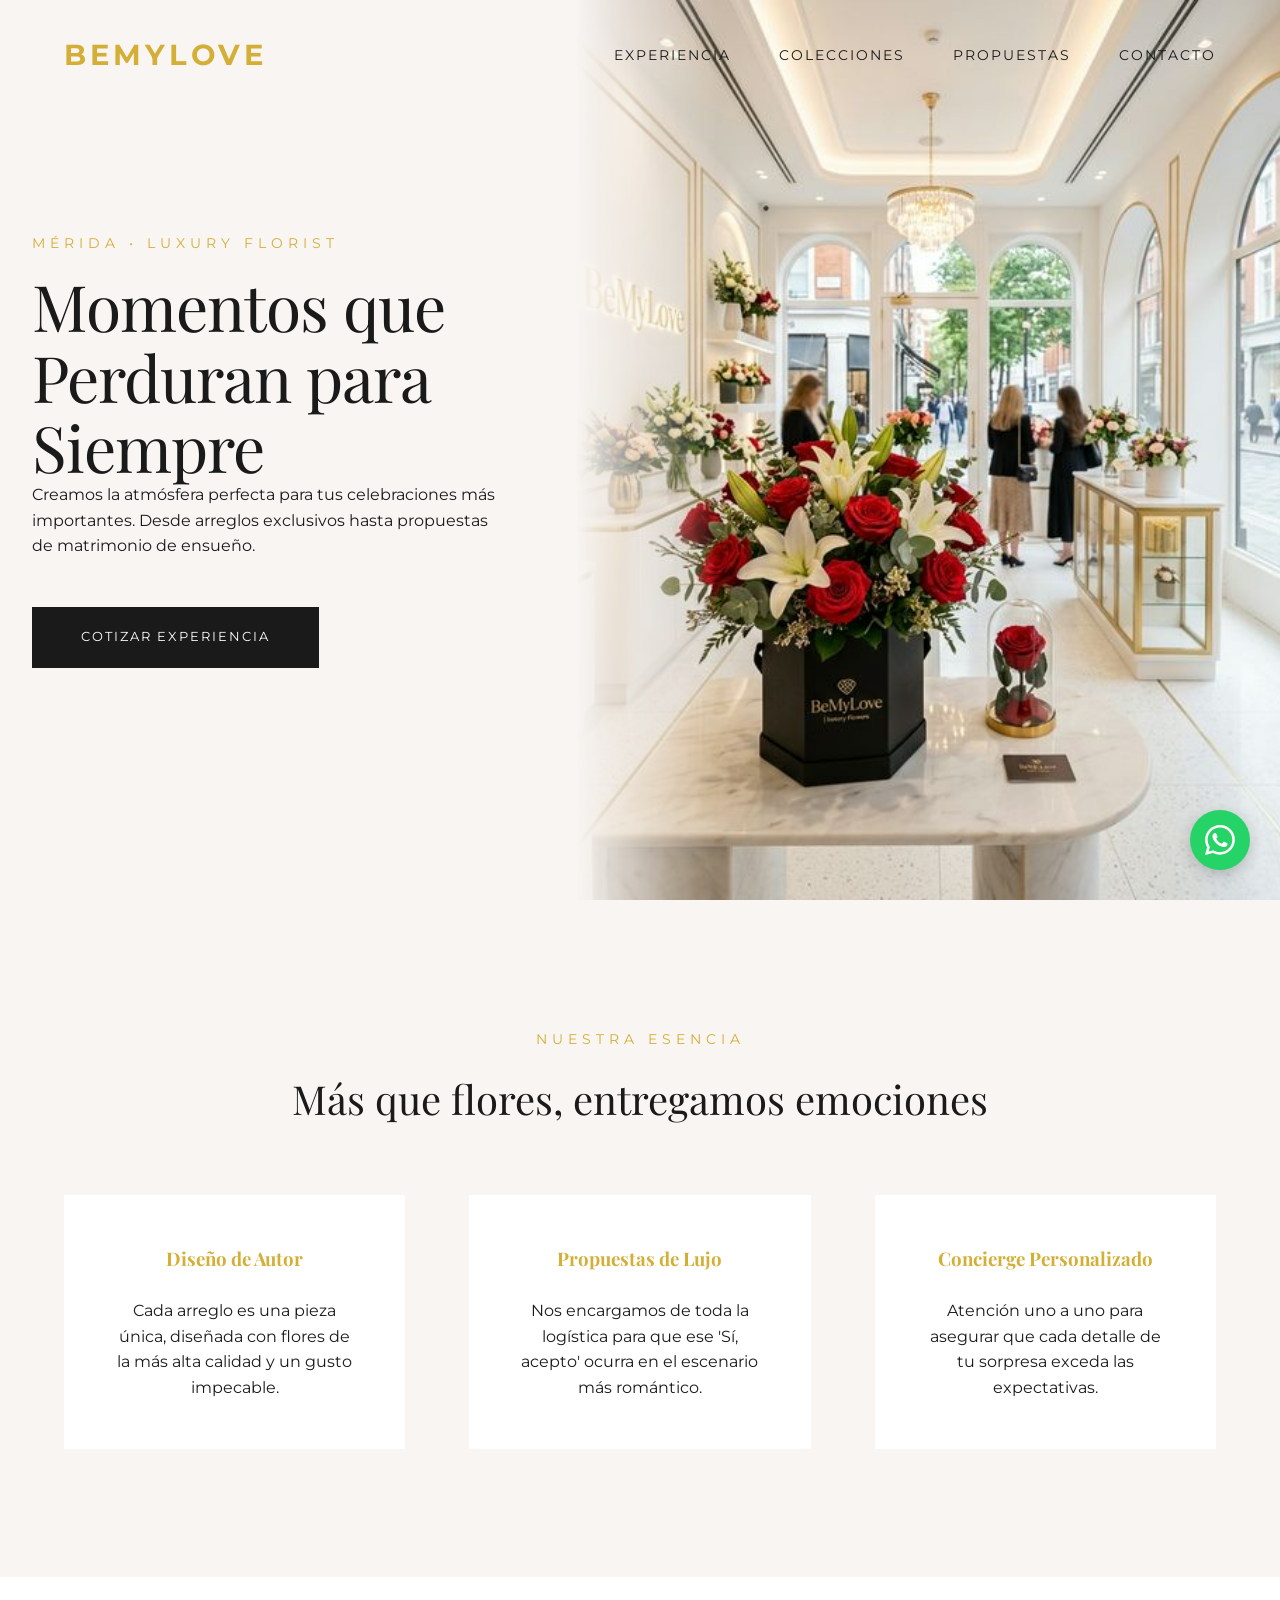
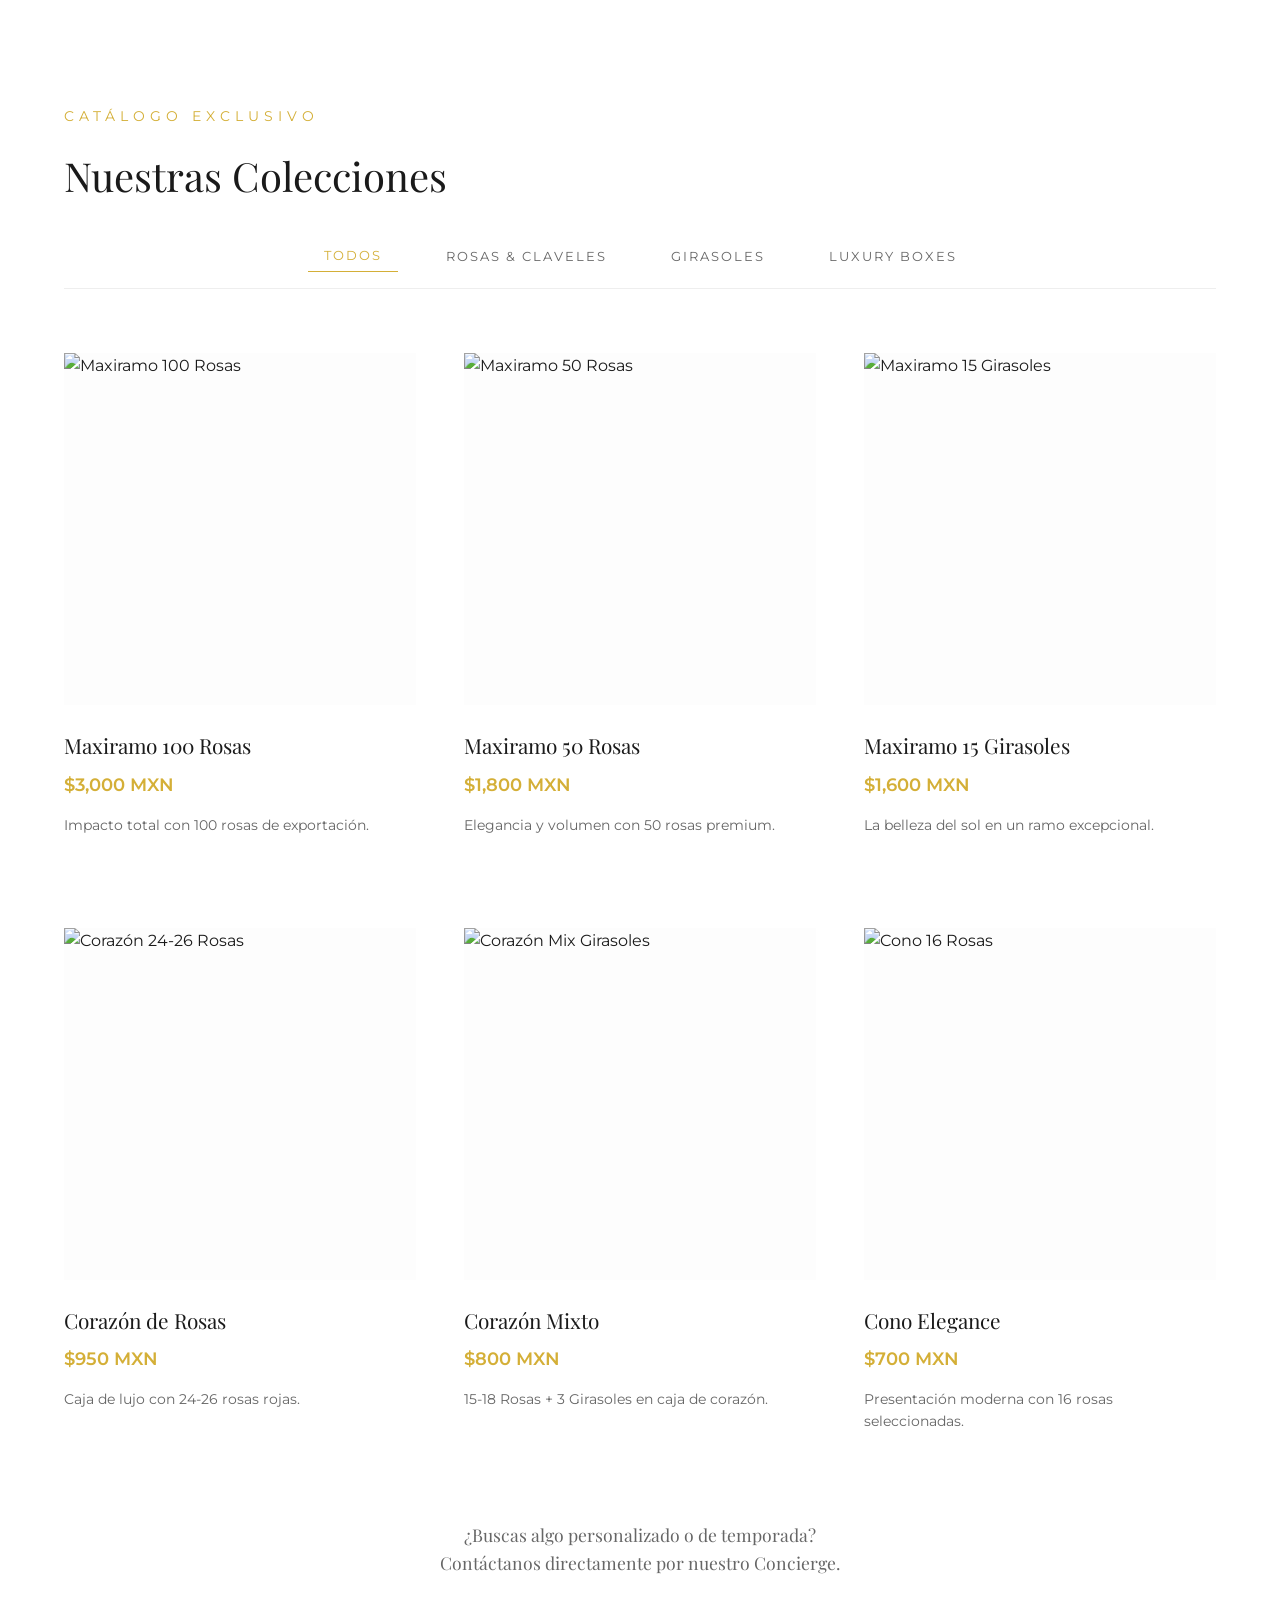
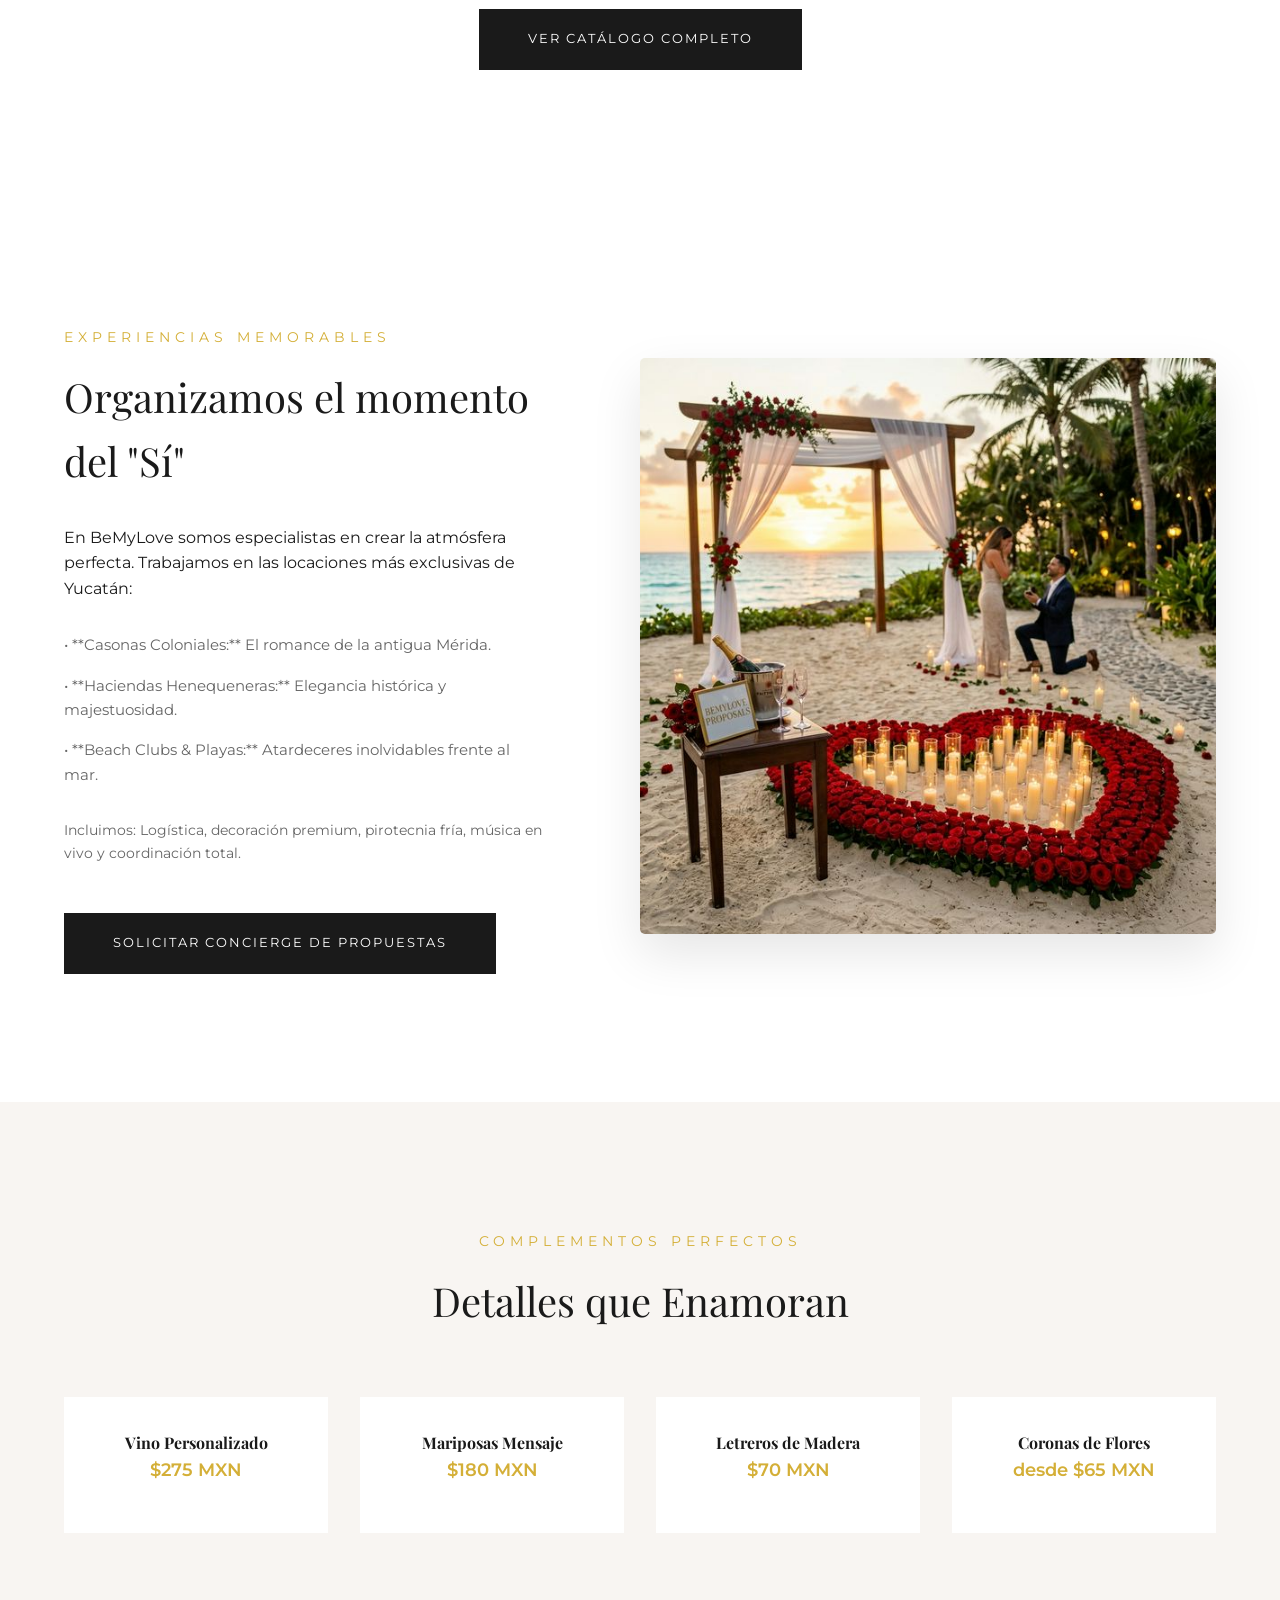
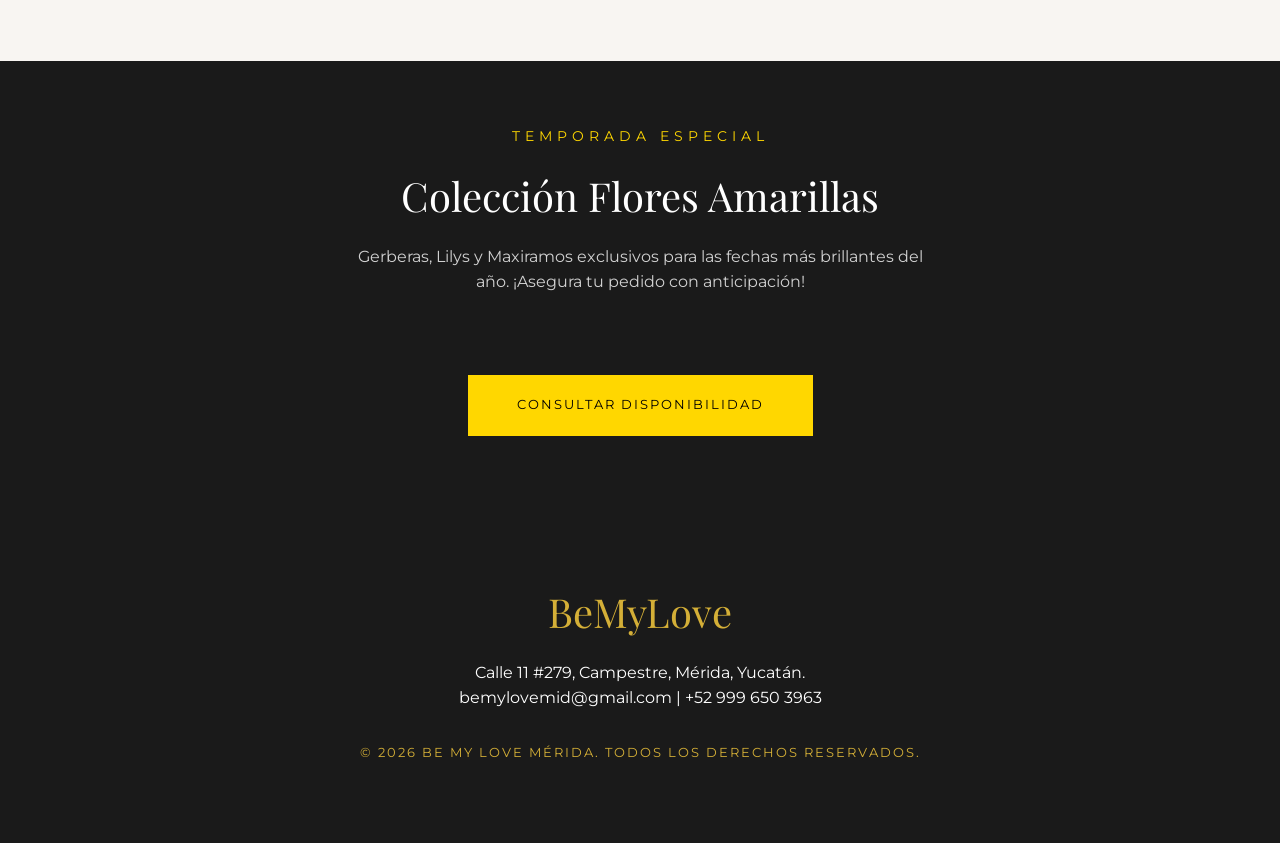
==== index.html @ 1931a1c1 "Add files via upload" ====
<!DOCTYPE html>
<html lang="es">
<head>
    <meta charset="UTF-8">
    <meta name="viewport" content="width=device-width, initial-scale=1.0">
    <title>BeMyLove | Boutique de Flores y Experiencias Románticas en Mérida</title>
    <meta name="description" content="Diseño de arreglos florales de lujo y organización de propuestas de matrimonio en Mérida, Yucatán. La florería más exclusiva para momentos inolvidables.">
    <link rel="stylesheet" href="style.css">
</head>
<body>

    <nav id="navbar">
        <div class="container nav-container">
            <a href="#" class="logo">BeMyLove</a>
            <ul class="nav-links" id="navLinks">
                <li><a href="#experiencia" onclick="toggleMenu()">Experiencia</a></li>
                <li><a href="#productos" onclick="toggleMenu()">Colecciones</a></li>
                <li><a href="#propuestas" onclick="toggleMenu()">Propuestas</a></li>
                <li><a href="#contacto" onclick="toggleMenu()">Contacto</a></li>
            </ul>
            <div class="menu-toggle" id="menuToggle" onclick="toggleMenu()">
                <span></span>
                <span></span>
                <span></span>
            </div>
        </div>
    </nav>

    <header class="hero">
        <div class="container hero-content">
            <span class="gold-text">Mérida • Luxury Florist</span>
            <h1>Momentos que Perduran para Siempre</h1>
            <p>Creamos la atmósfera perfecta para tus celebraciones más importantes. Desde arreglos exclusivos hasta propuestas de matrimonio de ensueño.</p>
            <a href="https://wa.me/5219996503963" target="_blank" class="btn-primary">Cotizar Experiencia</a>
        </div>
        <img src="assets/images/hero.png" alt="Luxury Floral Arrangement" class="hero-image">
    </header>

    <section id="experiencia" class="experience">
        <div class="container">
            <span class="gold-text">Nuestra Esencia</span>
            <h2>Más que flores, entregamos emociones</h2>
            <div class="grid">
                <div class="card">
                    <h3 class="serif">Diseño de Autor</h3>
                    <p>Cada arreglo es una pieza única, diseñada con flores de la más alta calidad y un gusto impecable.</p>
                </div>
                <div class="card">
                    <h3 class="serif">Propuestas de Lujo</h3>
                    <p>Nos encargamos de toda la logística para que ese 'Sí, acepto' ocurra en el escenario más romántico.</p>
                </div>
                <div class="card">
                    <h3 class="serif">Concierge Personalizado</h3>
                    <p>Atención uno a uno para asegurar que cada detalle de tu sorpresa exceda las expectativas.</p>
                </div>
            </div>
        </div>
    </section>

    <section id="productos" class="products">
        <div class="container">
            <span class="gold-text">Catálogo Exclusivo</span>
            <h2>Nuestras Colecciones</h2>
            
            <div class="categories">
                <button class="category-btn active">Todos</button>
                <button class="category-btn">Rosas & Claveles</button>
                <button class="category-btn">Girasoles</button>
                <button class="category-btn">Luxury Boxes</button>
            </div>

            <div class="gallery-grid">
                <!-- Maxiramos -->
                <div class="product-card">
                    <div class="product-image"><img src="https://images.unsplash.com/photo-1591882253933-41315cca184a?q=80&w=800" alt="Maxiramo 100 Rosas"></div>
                    <div class="product-info">
                        <h4>Maxiramo 100 Rosas</h4>
                        <span class="product-price">$3,000 MXN</span>
                        <p class="product-details">Impacto total con 100 rosas de exportación.</p>
                    </div>
                </div>

                <div class="product-card">
                    <div class="product-image"><img src="https://images.unsplash.com/photo-1591882253933-41315cca184a?q=80&w=800" alt="Maxiramo 50 Rosas"></div>
                    <div class="product-info">
                        <h4>Maxiramo 50 Rosas</h4>
                        <span class="product-price">$1,800 MXN</span>
                        <p class="product-details">Elegancia y volumen con 50 rosas premium.</p>
                    </div>
                </div>

                <!-- Girasoles -->
                <div class="product-card">
                    <div class="product-image"><img src="https://images.unsplash.com/photo-1597848212624-a19eb35e2651?q=80&w=800" alt="Maxiramo 15 Girasoles"></div>
                    <div class="product-info">
                        <h4>Maxiramo 15 Girasoles</h4>
                        <span class="product-price">$1,600 MXN</span>
                        <p class="product-details">La belleza del sol en un ramo excepcional.</p>
                    </div>
                </div>

                <!-- Corazones -->
                <div class="product-card">
                    <div class="product-image"><img src="https://images.unsplash.com/photo-1563241527-3004b7be0fab?q=80&w=800" alt="Corazón 24-26 Rosas"></div>
                    <div class="product-info">
                        <h4>Corazón de Rosas</h4>
                        <span class="product-price">$950 MXN</span>
                        <p class="product-details">Caja de lujo con 24-26 rosas rojas.</p>
                    </div>
                </div>

                <div class="product-card">
                    <div class="product-image"><img src="https://images.unsplash.com/photo-1599388120610-85f2693952ba?q=80&w=800" alt="Corazón Mix Girasoles"></div>
                    <div class="product-info">
                        <h4>Corazón Mixto</h4>
                        <span class="product-price">$800 MXN</span>
                        <p class="product-details">15-18 Rosas + 3 Girasoles en caja de corazón.</p>
                    </div>
                </div>

                <!-- Ramos/Conos -->
                <div class="product-card">
                    <div class="product-image"><img src="https://images.unsplash.com/photo-1558350315-8aa00e8e4590?q=80&w=800" alt="Cono 16 Rosas"></div>
                    <div class="product-info">
                        <h4>Cono Elegance</h4>
                        <span class="product-price">$700 MXN</span>
                        <p class="product-details">Presentación moderna con 16 rosas seleccionadas.</p>
                    </div>
                </div>
            </div>

            <div style="margin-top: 4rem; text-align: center;">
                <p class="serif" style="font-size: 1.1rem; color: var(--text-muted);">¿Buscas algo personalizado o de temporada? <br>Contáctanos directamente por nuestro Concierge.</p>
                <a href="https://wa.me/5219996503963" target="_blank" class="btn-primary" style="margin-top: 2rem;">Ver Catálogo Completo</a>
            </div>
        </div>
    </section>

    <section id="propuestas" class="experience" style="background-color: var(--primary-bg);">
        <div class="container">
            <div class="proposal-flex">
                <div class="proposal-text">
                    <span class="gold-text">Experiencias Memorables</span>
                    <h2 class="serif">Organizamos el momento del "Sí"</h2>
                    <p>En BeMyLove somos especialistas en crear la atmósfera perfecta. Trabajamos en las locaciones más exclusivas de Yucatán:</p>
                    <ul class="proposal-list">
                        <li>• **Casonas Coloniales:** El romance de la antigua Mérida.</li>
                        <li>• **Haciendas Henequeneras:** Elegancia histórica y majestuosidad.</li>
                        <li>• **Beach Clubs & Playas:** Atardeceres inolvidables frente al mar.</li>
                    </ul>
                    <p style="margin-top: 1rem; color: var(--text-muted); font-size: 0.9rem;">Incluimos: Logística, decoración premium, pirotecnia fría, música en vivo y coordinación total.</p>
                    <a href="https://wa.me/5219996503963" target="_blank" class="btn-primary">Solicitar Concierge de Propuestas</a>
                </div>
                <div class="proposal-image-container">
                    <img src="assets/images/proposal.png" alt="Sugerencia de Propuesta" class="proposal-img">
                </div>
            </div>
        </div>
    </section>

    <section class="experience" style="background-color: var(--secondary-bg);">
        <div class="container">
            <span class="gold-text">Complementos Perfectos</span>
            <h2>Detalles que Enamoran</h2>
            <div class="grid" style="grid-template-columns: repeat(4, 1fr); gap: 2rem;">
                <div class="card" style="padding: 2rem; text-align: center;">
                    <h4 class="serif">Vino Personalizado</h4>
                    <span class="product-price">$275 MXN</span>
                </div>
                <div class="card" style="padding: 2rem; text-align: center;">
                    <h4 class="serif">Mariposas Mensaje</h4>
                    <span class="product-price">$180 MXN</span>
                </div>
                <div class="card" style="padding: 2rem; text-align: center;">
                    <h4 class="serif">Letreros de Madera</h4>
                    <span class="product-price">$70 MXN</span>
                </div>
                <div class="card" style="padding: 2rem; text-align: center;">
                    <h4 class="serif">Coronas de Flores</h4>
                    <span class="product-price">desde $65 MXN</span>
                </div>
            </div>
        </div>
    </section>

    <!-- Flores Amarillas Banner -->
    <section style="background: var(--text-main); color: white; padding: 4rem 0; text-align: center;">
        <div class="container">
            <span class="gold-text" style="color: #FFD700;">Temporada Especial</span>
            <h2 class="serif" style="color: white; margin-bottom: 1rem;">Colección Flores Amarillas</h2>
            <p style="max-width: 600px; margin: 0 auto 2rem; opacity: 0.8;">Gerberas, Lilys y Maxiramos exclusivos para las fechas más brillantes del año. ¡Asegura tu pedido con anticipación!</p>
            <a href="https://wa.me/5219996503963" target="_blank" class="btn-primary" style="background: #FFD700; color: black; border-color: #FFD700;">Consultar Disponibilidad</a>
        </div>
    </section>

    <footer id="contacto">
        <div class="container">
            <div class="footer-logo serif">BeMyLove</div>
            <p>Calle 11 #279, Campestre, Mérida, Yucatán.</p>
            <p>bemylovemid@gmail.com | +52 999 650 3963</p>
            <div style="margin-top: 2rem; color: var(--gold); font-size: 0.8rem; letter-spacing: 2px;">
                © 2026 BE MY LOVE MÉRIDA. TODOS LOS DERECHOS RESERVADOS.
            </div>
        </div>
    </footer>

    <a href="https://wa.me/5219996503963" class="whatsapp-float" target="_blank">
        <svg xmlns="http://www.w3.org/2000/svg" width="30" height="30" fill="currentColor" viewBox="0 0 16 16">
            <path d="M13.601 2.326A7.854 7.854 0 0 0 7.994 0C3.627 0 .068 3.558.064 7.926c0 1.399.366 2.76 1.057 3.965L0 16l4.204-1.102a7.933 7.933 0 0 0 3.79.965h.004c4.368 0 7.926-3.558 7.93-7.93A7.898 7.898 0 0 0 13.6 2.326zM7.994 14.521a6.573 6.573 0 0 1-3.356-.92l-.24-.144-2.494.654.666-2.433-.156-.251a6.56 6.56 0 0 1-1.007-3.505c0-3.626 2.957-6.584 6.591-6.584a6.56 6.56 0 0 1 4.66 1.931 6.557 6.557 0 0 1 1.928 4.66c-.004 3.639-2.961 6.592-6.592 6.592zm3.615-4.934c-.197-.099-1.17-.578-1.353-.646-.182-.065-.315-.099-.445.099-.133.197-.513.646-.627.775-.114.133-.232.148-.43.05-.197-.1-.836-.308-1.592-.985-.59-.525-.985-1.175-1.103-1.372-.114-.198-.011-.304.088-.403.087-.088.197-.232.296-.346.1-.114.133-.198.198-.33.065-.134.034-.248-.015-.347-.05-.099-.445-1.076-.612-1.47-.16-.389-.323-.335-.445-.34-.114-.007-.247-.007-.38-.007a.729.729 0 0 0-.529.247c-.182.198-.691.677-.691 1.654 0 .977.71 1.916.81 2.049.098.133 1.394 2.132 3.383 2.992.47.205.84.326 1.129.418.475.152.904.129 1.246.08.38-.058 1.171-.48 1.338-.943.164-.464.164-.86.114-.943-.049-.084-.182-.133-.38-.232z"/>
        </svg>
    </a>

    <script>
        window.onscroll = function() {
            var nav = document.getElementById('navbar');
            if (window.pageYOffset > 50) {
                nav.classList.add('scrolled');
            } else {
                nav.classList.remove('scrolled');
            }
        };

        function toggleMenu() {
            const navLinks = document.getElementById('navLinks');
            navLinks.classList.toggle('active');
        }
    </script>
</body>
</html>
---- style.css ----
@import url('https://fonts.googleapis.com/css2?family=Montserrat:wght@300;400;600&family=Playfair+Display:ital,wght@0,400;0,700;1,400&display=swap');

:root {
    --primary-bg: #FFFFFF;
    --secondary-bg: #F8F5F2;
    --gold: #D4AF37;
    --gold-hover: #B8860B;
    --text-main: #1A1A1A;
    --text-muted: #666666;
    --accent-red: #A52A2A; /* Deep red for roses */
    --transition-smooth: all 0.4s cubic-bezier(0.25, 0.46, 0.45, 0.94);
}

* {
    margin: 0;
    padding: 0;
    box-sizing: border-box;
}

body {
    font-family: 'Montserrat', sans-serif;
    background-color: var(--primary-bg);
    color: var(--text-main);
    line-height: 1.6;
    overflow-x: hidden;
}

h1, h2, h3, .serif {
    font-family: 'Playfair Display', serif;
}

/* Typography Overrides */
h1 {
    font-size: 4rem;
    font-weight: 400;
    letter-spacing: -1px;
    line-height: 1.1;
}

h2 {
    font-size: 2.5rem;
    font-weight: 400;
    margin-bottom: 2rem;
}

/* Layout */
.container {
    max-width: 1400px;
    margin: 0 auto;
    padding: 0 4rem;
}

section {
    padding: 8rem 0;
}

/* Navigation */
nav {
    position: fixed;
    top: 0;
    width: 100%;
    z-index: 1000;
    padding: 2rem 0;
    background: transparent;
    transition: var(--transition-smooth);
}

nav.scrolled {
    background: rgba(255, 255, 255, 0.95);
    padding: 1rem 0;
    backdrop-filter: blur(10px);
    box-shadow: 0 2px 20px rgba(0,0,0,0.05);
}

.nav-container {
    display: flex;
    justify-content: space-between;
    align-items: center;
}

.logo {
    font-size: 1.8rem;
    text-transform: uppercase;
    letter-spacing: 4px;
    color: var(--gold);
    text-decoration: none;
    font-weight: 700;
}

.nav-links {
    display: flex;
    gap: 3rem;
    list-style: none;
}

.menu-toggle {
    display: none;
    cursor: pointer;
    flex-direction: column;
    gap: 6px;
}

.menu-toggle span {
    width: 25px;
    height: 1px;
    background-color: var(--text-main);
    transition: var(--transition-smooth);
}

@media (max-width: 1024px) {
    .nav-links {
        position: fixed;
        top: 0;
        right: -100%;
        width: 80%;
        height: 100vh;
        background: white;
        flex-direction: column;
        justify-content: center;
        align-items: center;
        gap: 2rem;
        transition: var(--transition-smooth);
        box-shadow: -10px 0 30px rgba(0,0,0,0.05);
    }

    .nav-links.active {
        right: 0;
    }

    .menu-toggle {
        display: flex;
        z-index: 1001;
    }
}

.nav-links a {
    text-decoration: none;
    color: var(--text-main);
    font-size: 0.85rem;
    letter-spacing: 2px;
    text-transform: uppercase;
    transition: var(--transition-smooth);
    position: relative;
}

.nav-links a::after {
    content: '';
    position: absolute;
    bottom: -5px;
    left: 0;
    width: 0;
    height: 1px;
    background: var(--gold);
    transition: var(--transition-smooth);
}

.nav-links a:hover::after {
    width: 100%;
}

/* Hero Section */
.hero {
    height: 100vh;
    display: flex;
    align-items: center;
    position: relative;
    overflow: hidden;
    background-color: var(--secondary-bg);
}

.hero-content {
    position: relative;
    z-index: 2;
    max-width: 600px;
    margin-left: -2rem; /* Shifting more to the left as requested */
}

.hero-image {
    position: absolute;
    right: 0;
    top: 0;
    width: 55%;
    height: 100%;
    object-fit: cover;
    z-index: 1;
    mask-image: linear-gradient(to left, black 80%, transparent 100%);
}

.gold-text {
    color: var(--gold);
    text-transform: uppercase;
    letter-spacing: 5px;
    font-size: 0.9rem;
    display: block;
    margin-bottom: 1rem;
}

.btn-primary {
    display: inline-block;
    padding: 1.2rem 3rem;
    background: var(--text-main);
    color: white;
    text-decoration: none;
    text-transform: uppercase;
    letter-spacing: 2px;
    font-size: 0.8rem;
    margin-top: 3rem;
    transition: var(--transition-smooth);
    border: 1px solid var(--text-main);
}

.btn-primary:hover {
    background: transparent;
    color: var(--text-main);
}

/* Experience Section */
.experience {
    background-color: var(--secondary-bg);
    text-align: center;
}

.grid {
    display: grid;
    grid-template-columns: repeat(3, 1fr);
    gap: 4rem;
    margin-top: 4rem;
}

.card {
    background: white;
    padding: 3rem;
    transition: var(--transition-smooth);
    border: 1px solid transparent;
}

.card:hover {
    transform: translateY(-10px);
    border-color: var(--gold);
}

.card h3 {
    margin-bottom: 1.5rem;
    color: var(--gold);
}

/* Category Tabs */
.categories {
    display: flex;
    justify-content: center;
    gap: 2rem;
    margin-bottom: 4rem;
    border-bottom: 1px solid #eee;
    padding-bottom: 1rem;
}

.category-btn {
    background: none;
    border: none;
    font-family: 'Montserrat', sans-serif;
    text-transform: uppercase;
    letter-spacing: 2px;
    font-size: 0.8rem;
    color: var(--text-muted);
    cursor: pointer;
    transition: var(--transition-smooth);
    padding: 0.5rem 1rem;
}

.category-btn.active, .category-btn:hover {
    color: var(--gold);
    border-bottom: 1px solid var(--gold);
}

/* Product Gallery Enhanced */
.gallery-grid {
    display: grid;
    grid-template-columns: repeat(3, 1fr);
    gap: 3rem;
}

.product-card {
    text-align: left;
    transition: var(--transition-smooth);
}

.product-image {
    aspect-ratio: 1;
    overflow: hidden;
    position: relative;
    margin-bottom: 1.5rem;
    background: #fdfdfd;
}

.product-image img {
    width: 100%;
    height: 100%;
    object-fit: cover;
    transition: var(--transition-smooth);
}

.product-card:hover .product-image img {
    transform: scale(1.05);
}

.product-info h4 {
    font-family: 'Playfair Display', serif;
    font-size: 1.3rem;
    margin-bottom: 0.5rem;
    font-weight: 400;
}

.product-price {
    color: var(--gold);
    font-weight: 600;
    margin-bottom: 1rem;
    display: block;
    font-size: 1.1rem;
}

.product-details {
    font-size: 0.85rem;
    color: var(--text-muted);
    margin-bottom: 1.5rem;
    min-height: 3em;
}

@media (max-width: 1024px) {
    .gallery-grid { grid-template-columns: repeat(2, 1fr); }
}

@media (max-width: 600px) {
    .gallery-grid { grid-template-columns: 1fr; }
    .categories { flex-direction: column; align-items: center; gap: 1rem; }
}

/* WhatsApp Float */
.whatsapp-float {
    position: fixed;
    bottom: 30px;
    right: 30px;
    background: #25D366;
    color: white;
    width: 60px;
    height: 60px;
    border-radius: 50%;
    display: flex;
    justify-content: center;
    align-items: center;
    box-shadow: 0 4px 15px rgba(0,0,0,0.2);
    z-index: 1000;
    text-decoration: none;
    transition: var(--transition-smooth);
}

.whatsapp-float:hover {
    transform: scale(1.1);
}

/* Footer */
footer {
    background: var(--text-main);
    color: white;
    padding: 5rem 0;
    text-align: center;
}

.footer-logo {
    color: var(--gold);
    font-size: 2.5rem;
    margin-bottom: 1rem;
}

@media (max-width: 1024px) {
    .container { padding: 0 2rem; }
    h1 { font-size: 3rem; }
    .hero-image { width: 100%; opacity: 0.3; mask-image: none; }
    .hero-content { max-width: 100%; text-align: center; }
    .grid { grid-template-columns: 1fr; }
    .gallery-grid { grid-template-columns: repeat(2, 1fr); }
}

/* Proposal Section Specifics */
.proposal-flex {
    display: flex;
    align-items: center;
    gap: 6rem;
    text-align: left;
}

.proposal-text {
    flex: 1;
}

.proposal-image-container {
    flex: 1.2;
}

.proposal-img {
    width: 100%;
    border-radius: 5px;
    box-shadow: 0 20px 50px rgba(0,0,0,0.1);
}

.proposal-list {
    list-style: none;
    margin: 2rem 0;
}

.proposal-list li {
    margin-bottom: 1rem;
    font-size: 0.95rem;
    color: var(--text-muted);
}

@media (max-width: 1024px) {
    .proposal-flex {
        flex-direction: column;
        gap: 3rem;
        text-align: center;
    }
    .proposal-list {
        display: inline-block;
        text-align: left;
    }
}
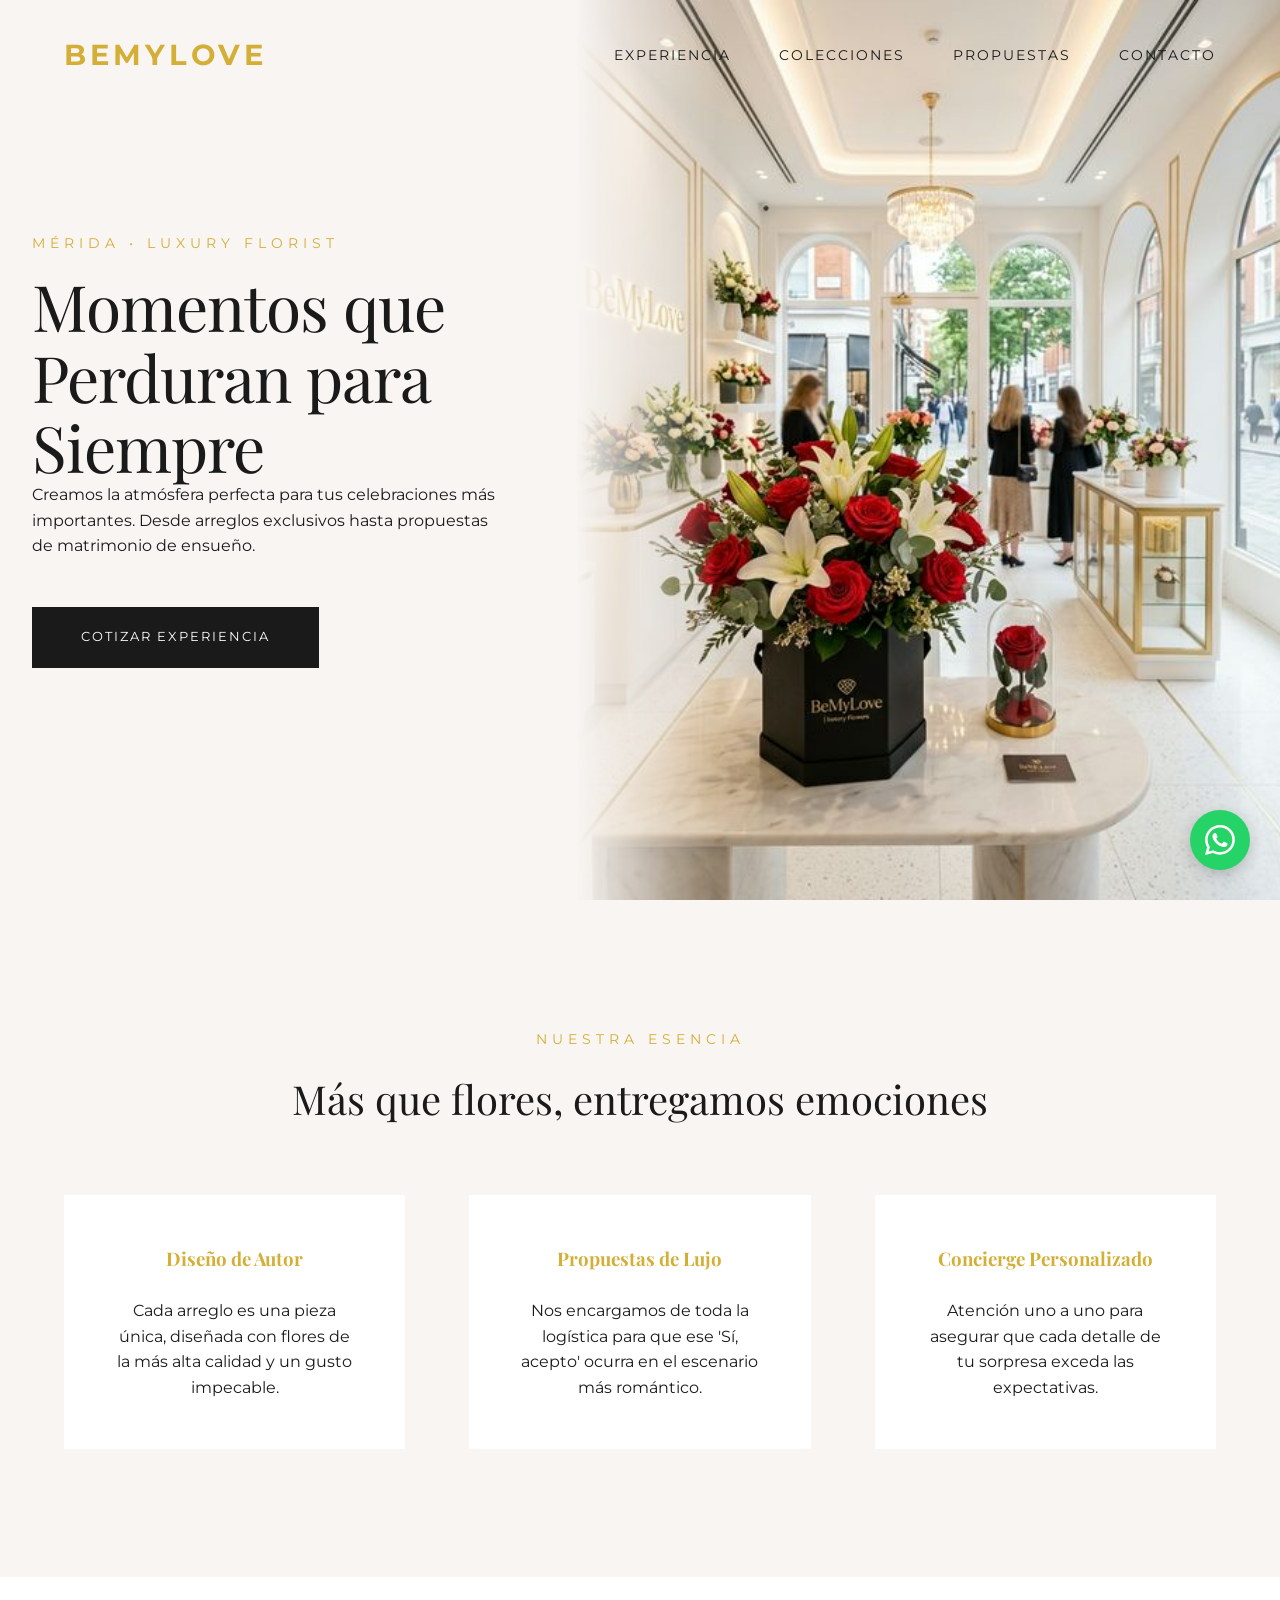
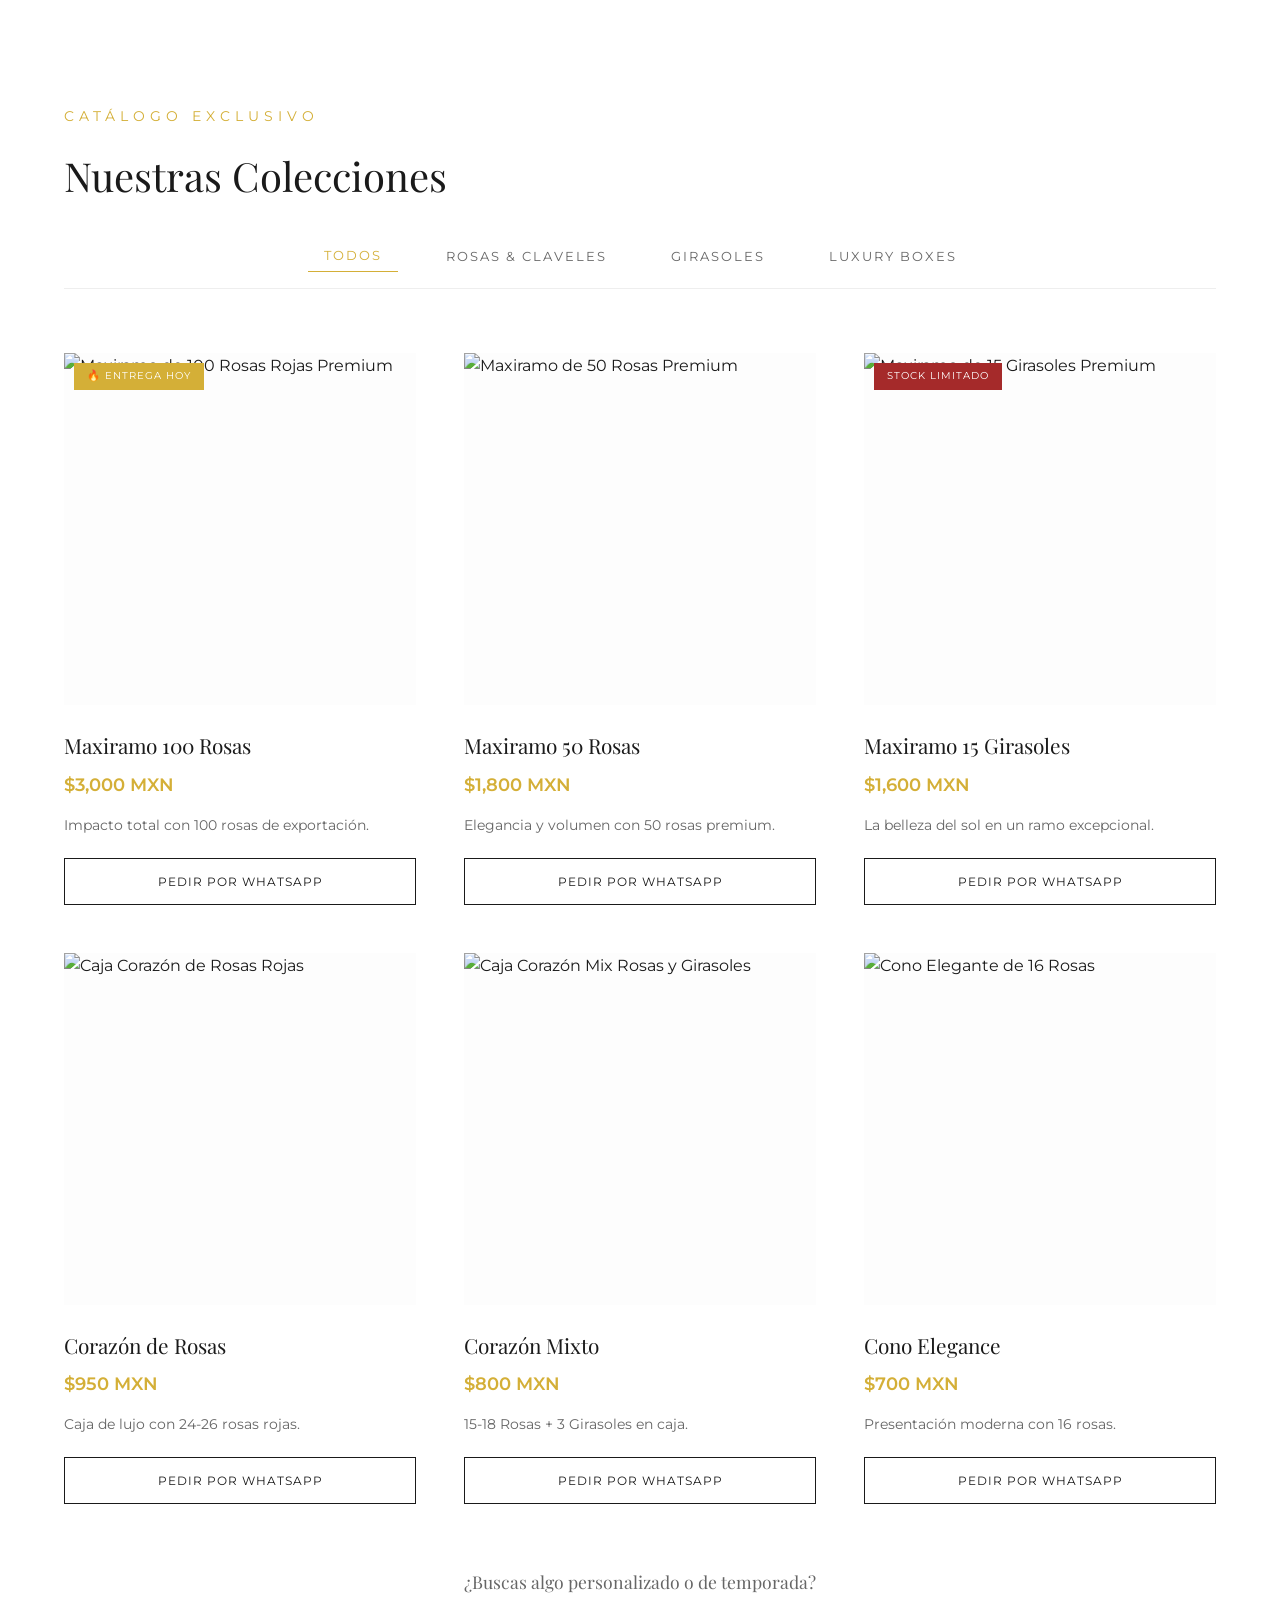
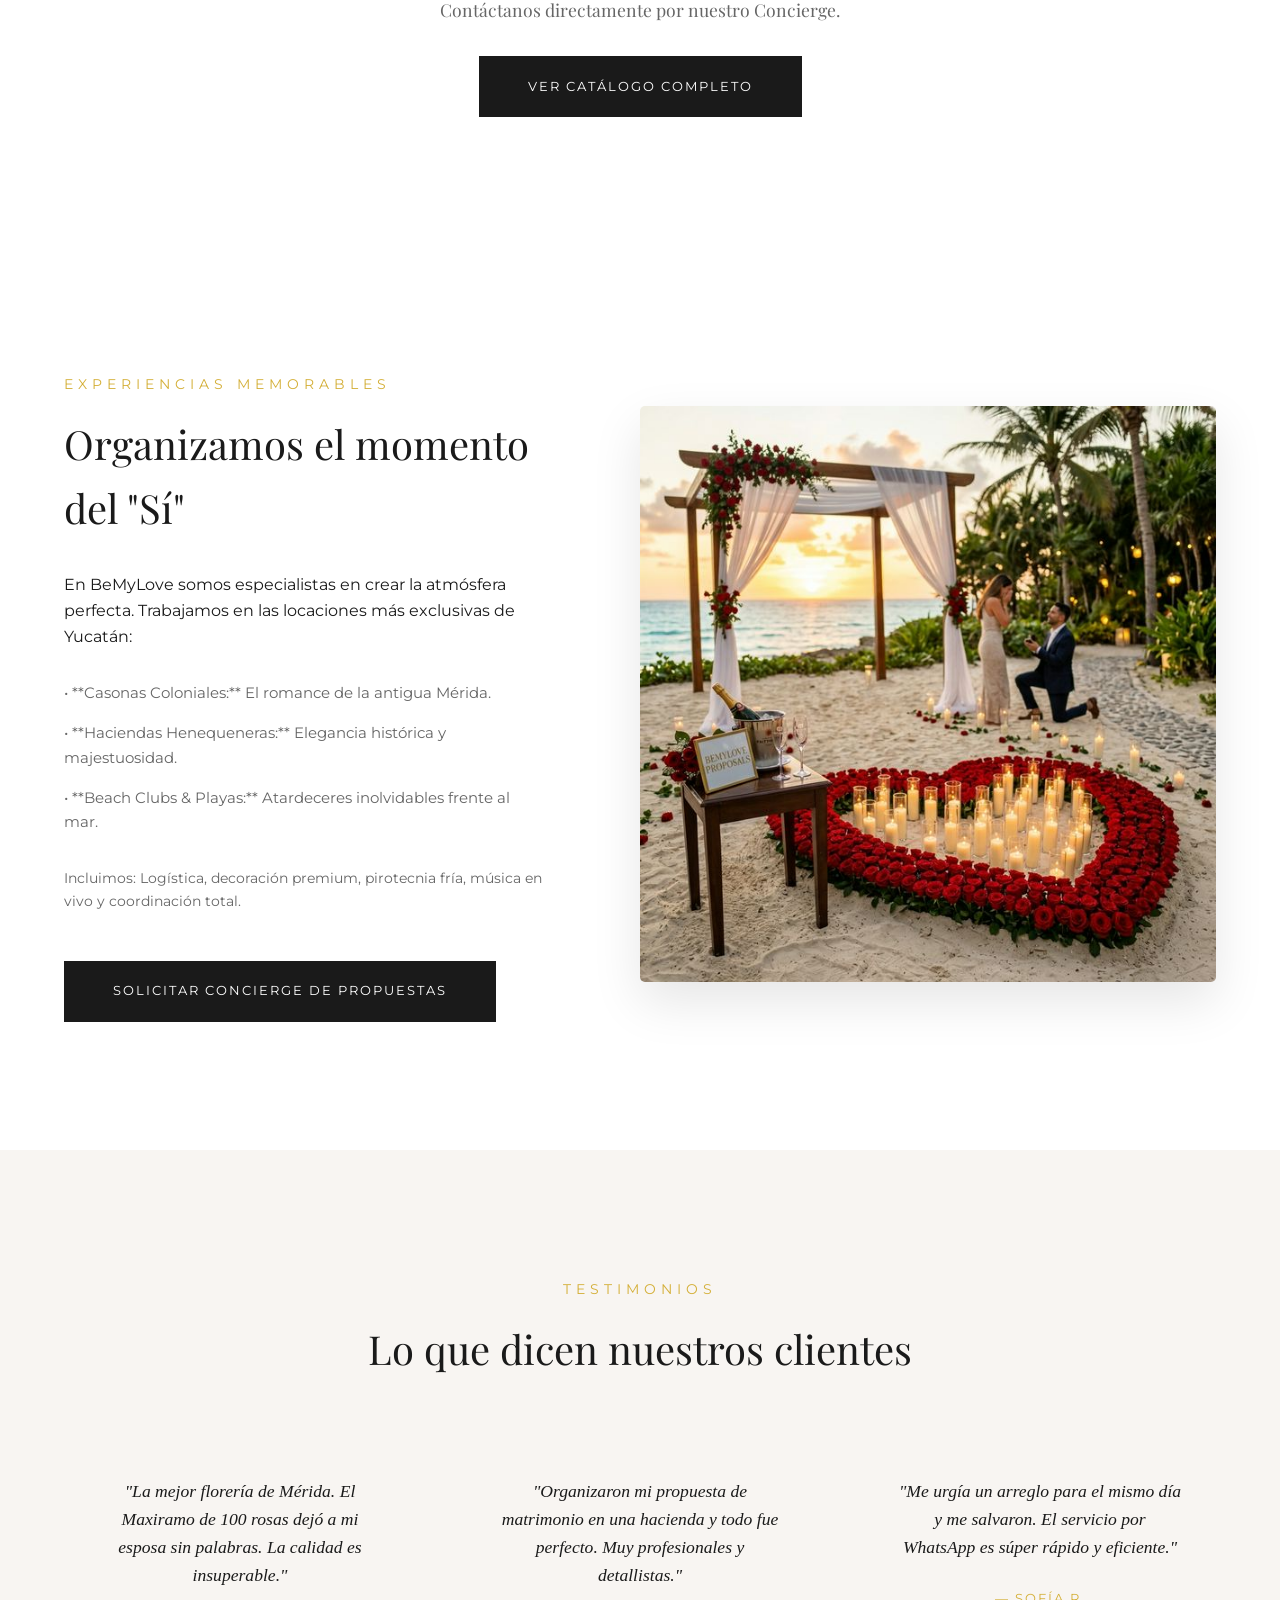
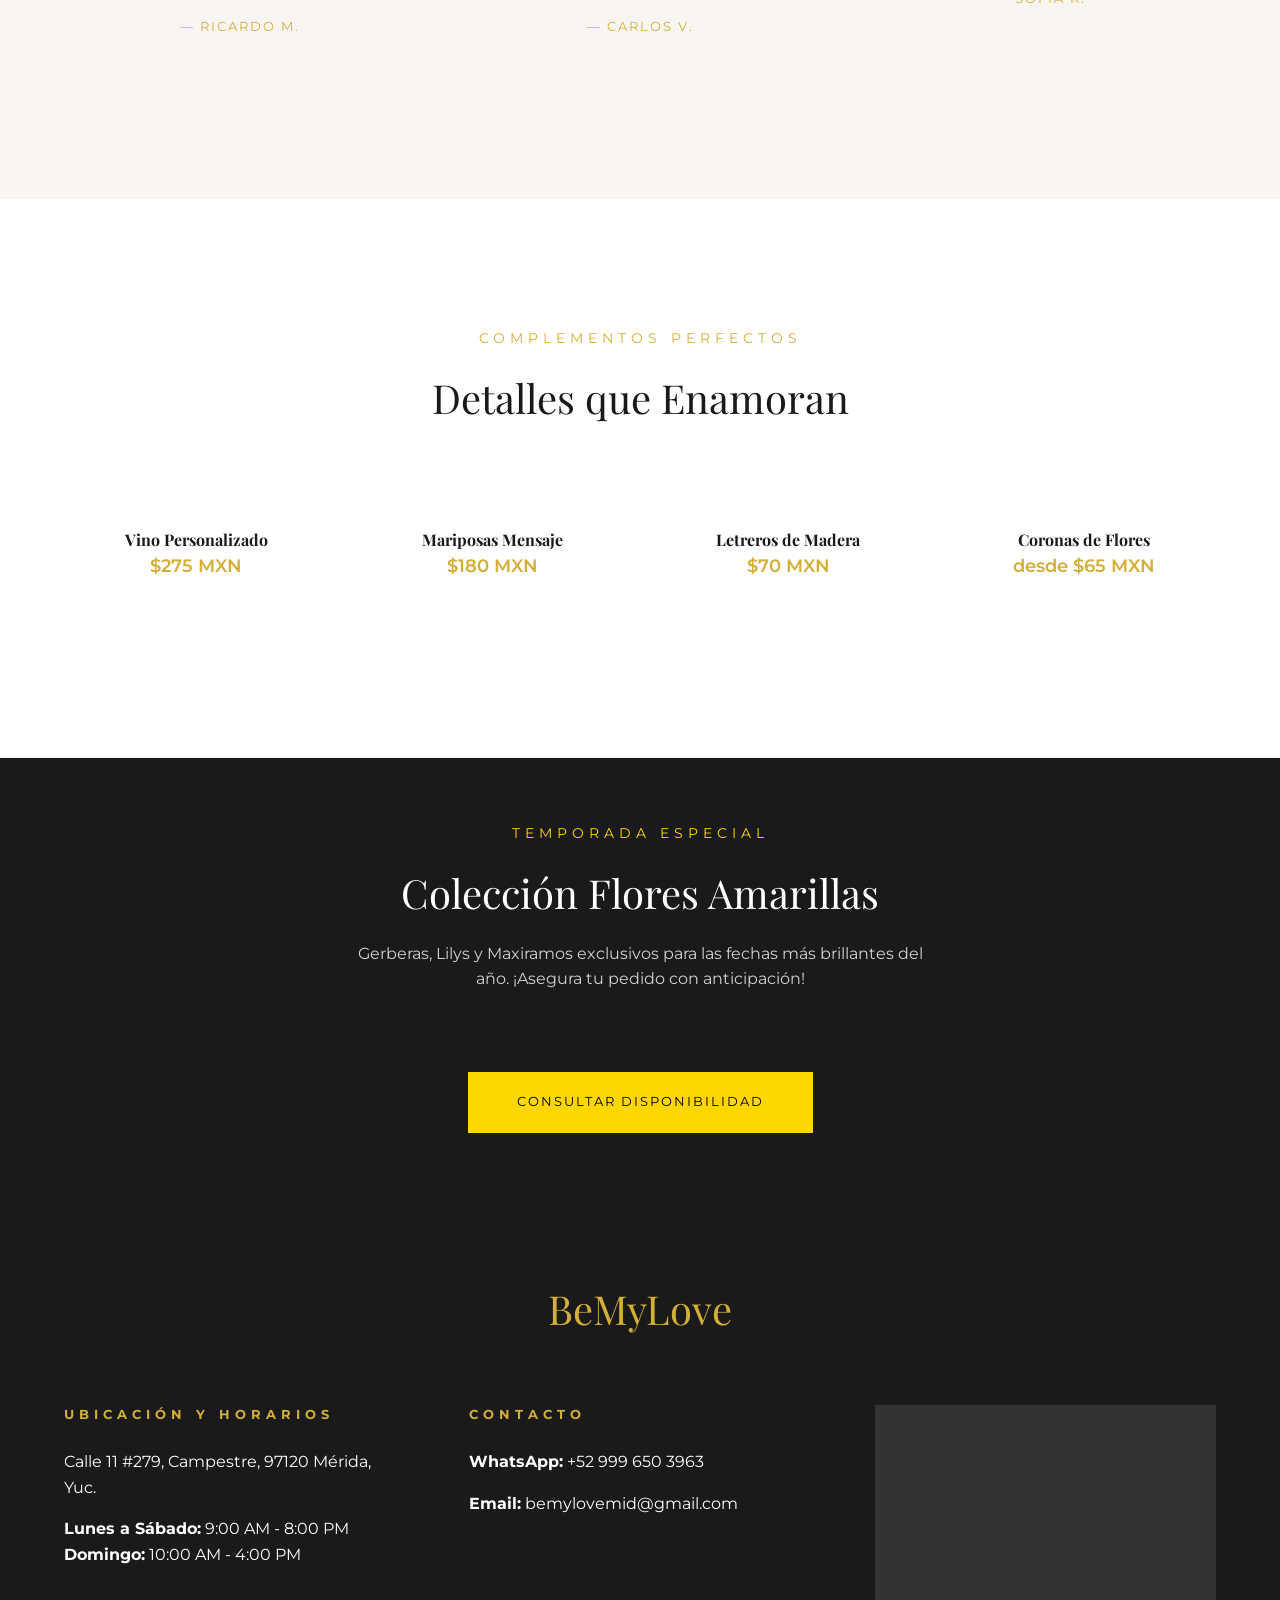
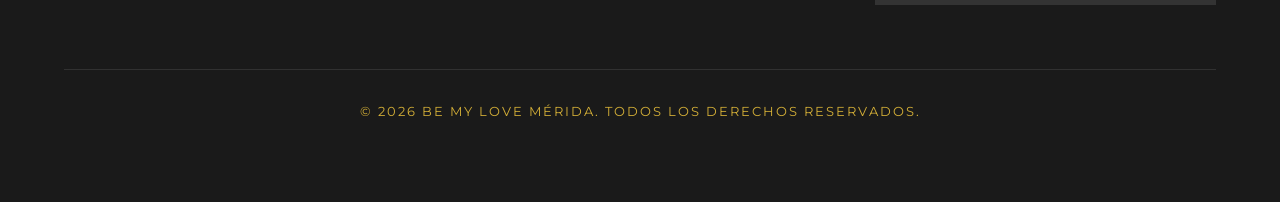
==== commit 42c5d3f1: "Publicación inicial de la landing premium de BeMyLove con optimización de ventas" ====
--- a/index.html
+++ b/index.html
@@ -3,9 +3,14 @@
 <head>
     <meta charset="UTF-8">
     <meta name="viewport" content="width=device-width, initial-scale=1.0">
-    <title>BeMyLove | Boutique de Flores y Experiencias Románticas en Mérida</title>
-    <meta name="description" content="Diseño de arreglos florales de lujo y organización de propuestas de matrimonio en Mérida, Yucatán. La florería más exclusiva para momentos inolvidables.">
+    <title>BeMyLove | Florería Premium en Mérida | Arreglos de Lujo</title>
+    <meta name="description" content="La florería más exclusiva de Mérida, Yucatán. Arreglos florales de autor, Maxiramos y planificación de propuestas de matrimonio de lujo. Entrega el mismo día.">
+    <meta name="keywords" content="florería mérida, flores de lujo, propuestas de matrimonio mérida, arreglos florales premium, rosas mérida">
     <link rel="stylesheet" href="style.css">
+    <!-- Meta tags sociales -->
+    <meta property="og:title" content="BeMyLove | Luxury Florist Mérida">
+    <meta property="og:description" content="Momentos que perduran para siempre. Arreglos exclusivos y experiencias románticas.">
+    <meta property="og:type" content="website">
 </head>
 <body>
 
@@ -71,62 +76,82 @@
 
             <div class="gallery-grid">
                 <!-- Maxiramos -->
-                <div class="product-card">
-                    <div class="product-image"><img src="https://images.unsplash.com/photo-1591882253933-41315cca184a?q=80&w=800" alt="Maxiramo 100 Rosas"></div>
+                <article class="product-card">
+                    <div class="product-image">
+                        <span class="product-badge">🔥 Entrega hoy</span>
+                        <img src="https://images.unsplash.com/photo-1561181286-d3fee7d55364?q=80&w=800" alt="Maxiramo de 100 Rosas Rojas Premium" loading="lazy">
+                    </div>
                     <div class="product-info">
                         <h4>Maxiramo 100 Rosas</h4>
                         <span class="product-price">$3,000 MXN</span>
                         <p class="product-details">Impacto total con 100 rosas de exportación.</p>
-                    </div>
-                </div>
-
-                <div class="product-card">
-                    <div class="product-image"><img src="https://images.unsplash.com/photo-1591882253933-41315cca184a?q=80&w=800" alt="Maxiramo 50 Rosas"></div>
+                        <a href="https://wa.me/5219996503963?text=Hola,%20quiero%20el%20arreglo%20Maxiramo%20100%20Rosas%20de%20$3,000%20MXN" target="_blank" class="btn-whatsapp-card">Pedir por WhatsApp</a>
+                    </div>
+                </article>
+
+                <article class="product-card">
+                    <div class="product-image">
+                        <img src="https://images.unsplash.com/photo-1582794543139-8ac9cb0f7b11?q=80&w=800" alt="Maxiramo de 50 Rosas Premium" loading="lazy">
+                    </div>
                     <div class="product-info">
                         <h4>Maxiramo 50 Rosas</h4>
                         <span class="product-price">$1,800 MXN</span>
                         <p class="product-details">Elegancia y volumen con 50 rosas premium.</p>
-                    </div>
-                </div>
+                        <a href="https://wa.me/5219996503963?text=Hola,%20quiero%20el%20arreglo%20Maxiramo%2050%20Rosas%20de%20$1,800%20MXN" target="_blank" class="btn-whatsapp-card">Pedir por WhatsApp</a>
+                    </div>
+                </article>
 
                 <!-- Girasoles -->
-                <div class="product-card">
-                    <div class="product-image"><img src="https://images.unsplash.com/photo-1597848212624-a19eb35e2651?q=80&w=800" alt="Maxiramo 15 Girasoles"></div>
+                <article class="product-card">
+                    <div class="product-image">
+                        <span class="product-badge limited">Stock Limitado</span>
+                        <img src="https://images.unsplash.com/photo-1597848212624-a19eb35e2651?q=80&w=800" alt="Maxiramo de 15 Girasoles Premium" loading="lazy">
+                    </div>
                     <div class="product-info">
                         <h4>Maxiramo 15 Girasoles</h4>
                         <span class="product-price">$1,600 MXN</span>
                         <p class="product-details">La belleza del sol en un ramo excepcional.</p>
-                    </div>
-                </div>
+                        <a href="https://wa.me/5219996503963?text=Hola,%20quiero%20el%20arreglo%20Maxiramo%2015%20Girasoles%20de%20$1,600%20MXN" target="_blank" class="btn-whatsapp-card">Pedir por WhatsApp</a>
+                    </div>
+                </article>
 
                 <!-- Corazones -->
-                <div class="product-card">
-                    <div class="product-image"><img src="https://images.unsplash.com/photo-1563241527-3004b7be0fab?q=80&w=800" alt="Corazón 24-26 Rosas"></div>
+                <article class="product-card">
+                    <div class="product-image">
+                        <img src="https://images.unsplash.com/photo-1522673607200-164883eeba4c?q=80&w=800" alt="Caja Corazón de Rosas Rojas" loading="lazy">
+                    </div>
                     <div class="product-info">
                         <h4>Corazón de Rosas</h4>
                         <span class="product-price">$950 MXN</span>
                         <p class="product-details">Caja de lujo con 24-26 rosas rojas.</p>
-                    </div>
-                </div>
-
-                <div class="product-card">
-                    <div class="product-image"><img src="https://images.unsplash.com/photo-1599388120610-85f2693952ba?q=80&w=800" alt="Corazón Mix Girasoles"></div>
+                        <a href="https://wa.me/5219996503963?text=Hola,%20quiero%20el%20arreglo%20Corazón%20de%20Rosas%20de%20$950%20MXN" target="_blank" class="btn-whatsapp-card">Pedir por WhatsApp</a>
+                    </div>
+                </article>
+
+                <article class="product-card">
+                    <div class="product-image">
+                        <img src="https://images.unsplash.com/photo-1494336901063-3d2d602490d1?q=80&w=800" alt="Caja Corazón Mix Rosas y Girasoles" loading="lazy">
+                    </div>
                     <div class="product-info">
                         <h4>Corazón Mixto</h4>
                         <span class="product-price">$800 MXN</span>
-                        <p class="product-details">15-18 Rosas + 3 Girasoles en caja de corazón.</p>
-                    </div>
-                </div>
+                        <p class="product-details">15-18 Rosas + 3 Girasoles en caja.</p>
+                        <a href="https://wa.me/5219996503963?text=Hola,%20quiero%20el%20arreglo%20Corazón%20Mixto%20de%20$800%20MXN" target="_blank" class="btn-whatsapp-card">Pedir por WhatsApp</a>
+                    </div>
+                </article>
 
                 <!-- Ramos/Conos -->
-                <div class="product-card">
-                    <div class="product-image"><img src="https://images.unsplash.com/photo-1558350315-8aa00e8e4590?q=80&w=800" alt="Cono 16 Rosas"></div>
+                <article class="product-card">
+                    <div class="product-image">
+                        <img src="https://images.unsplash.com/photo-1558350315-8aa00e8e4590?q=80&w=800" alt="Cono Elegante de 16 Rosas" loading="lazy">
+                    </div>
                     <div class="product-info">
                         <h4>Cono Elegance</h4>
                         <span class="product-price">$700 MXN</span>
-                        <p class="product-details">Presentación moderna con 16 rosas seleccionadas.</p>
-                    </div>
-                </div>
+                        <p class="product-details">Presentación moderna con 16 rosas.</p>
+                        <a href="https://wa.me/5219996503963?text=Hola,%20quiero%20el%20arreglo%20Cono%20Elegance%20de%20$700%20MXN" target="_blank" class="btn-whatsapp-card">Pedir por WhatsApp</a>
+                    </div>
+                </article>
             </div>
 
             <div style="margin-top: 4rem; text-align: center;">
@@ -160,6 +185,27 @@
 
     <section class="experience" style="background-color: var(--secondary-bg);">
         <div class="container">
+            <span class="gold-text">Testimonios</span>
+            <h2>Lo que dicen nuestros clientes</h2>
+            <div class="testimonials-grid">
+                <div class="testimonial-card">
+                    <p class="testimonial-text">"La mejor florería de Mérida. El Maxiramo de 100 rosas dejó a mi esposa sin palabras. La calidad es insuperable."</p>
+                    <span class="testimonial-author">— Ricardo M.</span>
+                </div>
+                <div class="testimonial-card">
+                    <p class="testimonial-text">"Organizaron mi propuesta de matrimonio en una hacienda y todo fue perfecto. Muy profesionales y detallistas."</p>
+                    <span class="testimonial-author">— Carlos V.</span>
+                </div>
+                <div class="testimonial-card">
+                    <p class="testimonial-text">"Me urgía un arreglo para el mismo día y me salvaron. El servicio por WhatsApp es súper rápido y eficiente."</p>
+                    <span class="testimonial-author">— Sofía R.</span>
+                </div>
+            </div>
+        </div>
+    </section>
+
+    <section class="experience" style="background-color: var(--primary-bg);">
+        <div class="container">
             <span class="gold-text">Complementos Perfectos</span>
             <h2>Detalles que Enamoran</h2>
             <div class="grid" style="grid-template-columns: repeat(4, 1fr); gap: 2rem;">
@@ -196,9 +242,25 @@
     <footer id="contacto">
         <div class="container">
             <div class="footer-logo serif">BeMyLove</div>
-            <p>Calle 11 #279, Campestre, Mérida, Yucatán.</p>
-            <p>bemylovemid@gmail.com | +52 999 650 3963</p>
-            <div style="margin-top: 2rem; color: var(--gold); font-size: 0.8rem; letter-spacing: 2px;">
+            <div class="grid" style="text-align: left; gap: 4rem; margin-bottom: 4rem;">
+                <div>
+                    <h4 class="gold-text" style="font-size: 0.8rem; margin-bottom: 1.5rem;">Ubicación y Horarios</h4>
+                    <p style="margin-bottom: 1rem;">Calle 11 #279, Campestre, 97120 Mérida, Yuc.</p>
+                    <p><strong>Lunes a Sábado:</strong> 9:00 AM - 8:00 PM</p>
+                    <p><strong>Domingo:</strong> 10:00 AM - 4:00 PM</p>
+                </div>
+                <div>
+                    <h4 class="gold-text" style="font-size: 0.8rem; margin-bottom: 1.5rem;">Contacto</h4>
+                    <p style="margin-bottom: 1rem;"><strong>WhatsApp:</strong> +52 999 650 3963</p>
+                    <p><strong>Email:</strong> bemylovemid@gmail.com</p>
+                </div>
+                <div style="grid-column: span 1;">
+                    <div style="width: 100%; height: 200px; background: #333; overflow: hidden;">
+                        <iframe src="https://www.google.com/maps/embed?pb=!1m18!1m12!1m3!1d1861.9678852331393!2d-89.6202763!3d21.0087772!2m3!1f0!2f0!3f0!3m2!1i1024!2i768!4f13.1!3m3!1m2!1s0x8f567104b281f0bd%3A0xe5a1b3a6ef0e5aae!2sBe%20My%20Love!5e0!3m2!1ses-419!2smx!4v1710900000000!5m2!1ses-419!2smx" width="100%" height="100%" style="border:0;" allowfullscreen="" loading="lazy"></iframe>
+                    </div>
+                </div>
+            </div>
+            <div style="border-top: 1px solid rgba(255,255,255,0.1); padding-top: 2rem; color: var(--gold); font-size: 0.8rem; letter-spacing: 2px;">
                 © 2026 BE MY LOVE MÉRIDA. TODOS LOS DERECHOS RESERVADOS.
             </div>
         </div>
--- a/style.css
+++ b/style.css
@@ -321,8 +321,76 @@
 .product-details {
     font-size: 0.85rem;
     color: var(--text-muted);
+    margin-bottom: 1rem;
+    min-height: 2em;
+}
+
+.product-badge {
+    position: absolute;
+    top: 10px;
+    left: 10px;
+    background: var(--gold);
+    color: white;
+    padding: 0.3rem 0.8rem;
+    font-size: 0.65rem;
+    text-transform: uppercase;
+    letter-spacing: 1px;
+    z-index: 5;
+}
+
+.product-badge.limited {
+    background: var(--accent-red);
+}
+
+.btn-whatsapp-card {
+    display: flex;
+    align-items: center;
+    justify-content: center;
+    gap: 0.5rem;
+    width: 100%;
+    padding: 0.8rem;
+    background: transparent;
+    color: var(--text-main);
+    border: 1px solid var(--text-main);
+    text-decoration: none;
+    font-size: 0.75rem;
+    text-transform: uppercase;
+    letter-spacing: 1px;
+    transition: var(--transition-smooth);
+}
+
+.btn-whatsapp-card:hover {
+    background: #25D366;
+    border-color: #25D366;
+    color: white;
+}
+
+/* Testimonials */
+.testimonials-grid {
+    display: grid;
+    grid-template-columns: repeat(3, 1fr);
+    gap: 3rem;
+    margin-top: 4rem;
+}
+
+.testimonial-card {
+    text-align: center;
+    padding: 2rem;
+}
+
+.testimonial-text {
+    font-style: italic;
+    font-family: 'Playfair Display', serif;
+    font-size: 1.1rem;
     margin-bottom: 1.5rem;
-    min-height: 3em;
+    color: var(--text-main);
+}
+
+.testimonial-author {
+    font-size: 0.8rem;
+    text-transform: uppercase;
+    letter-spacing: 2px;
+    color: var(--gold);
 }
 
 @media (max-width: 1024px) {
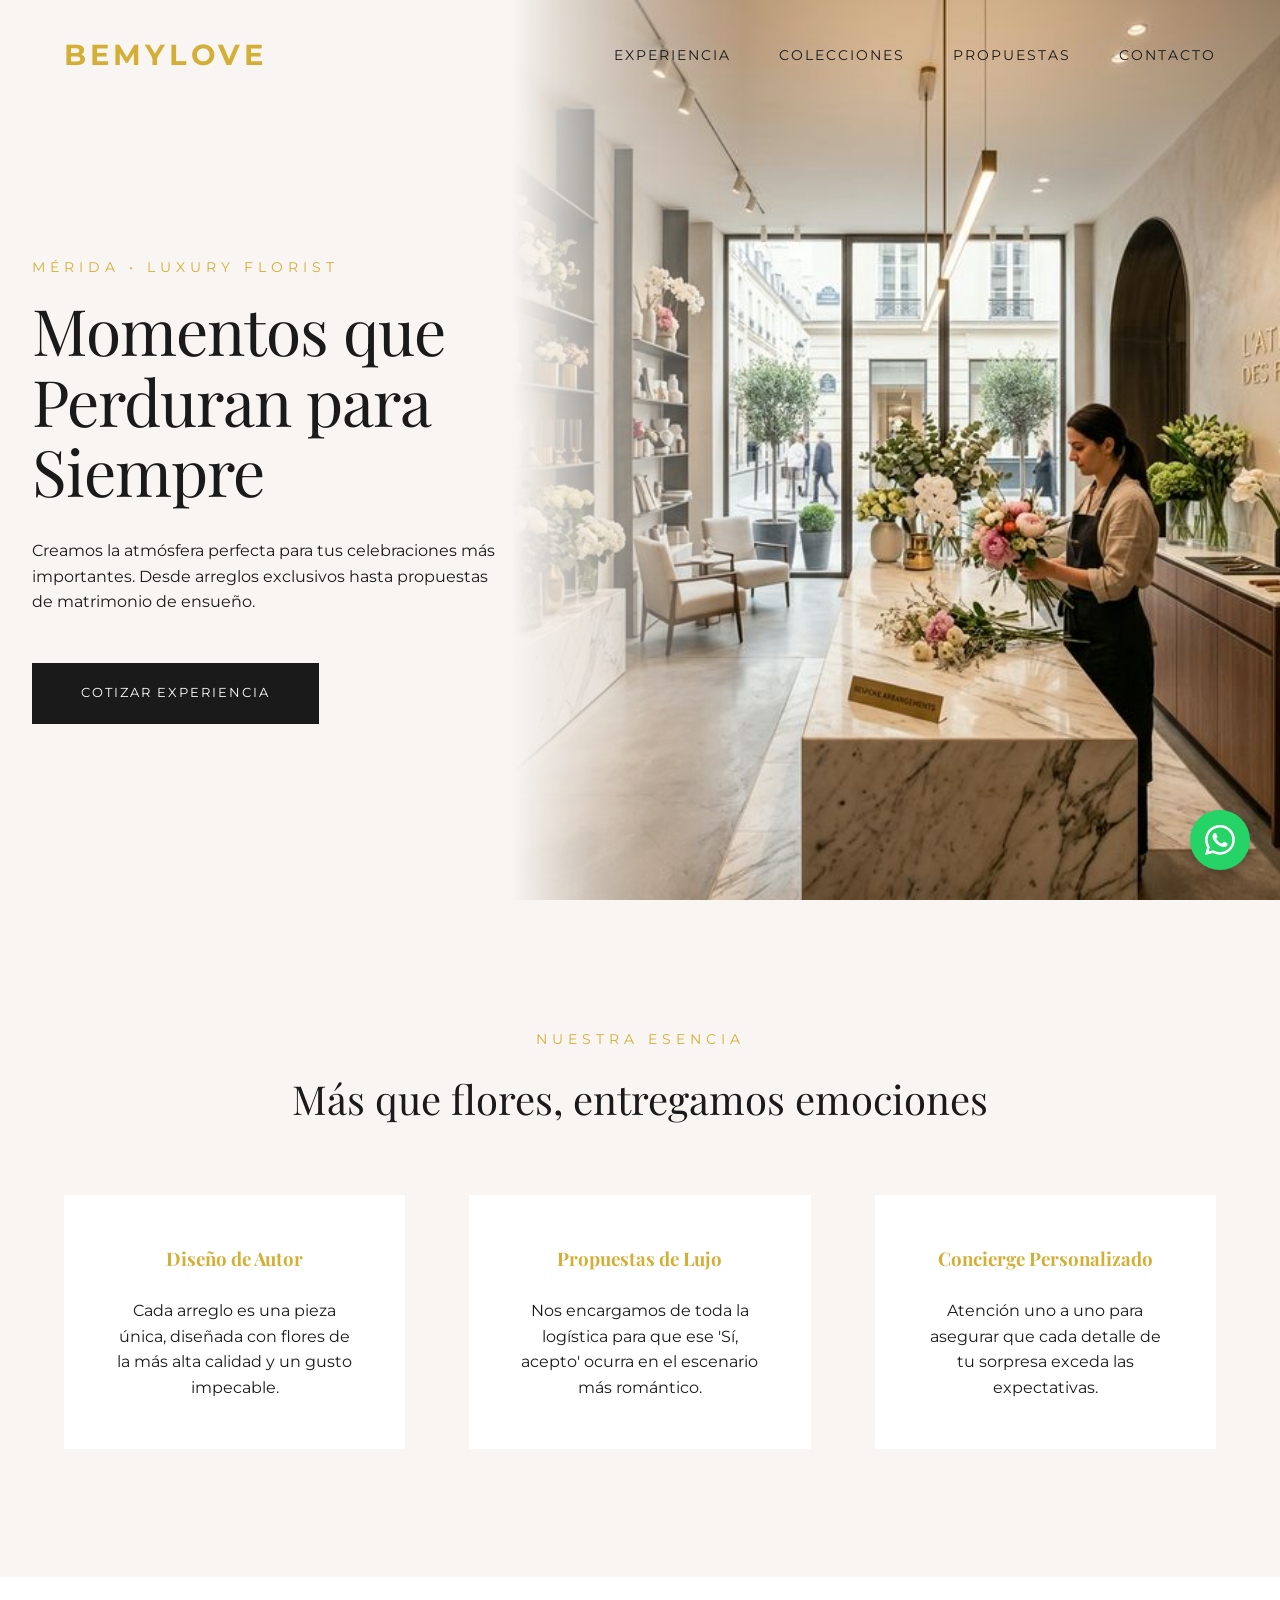
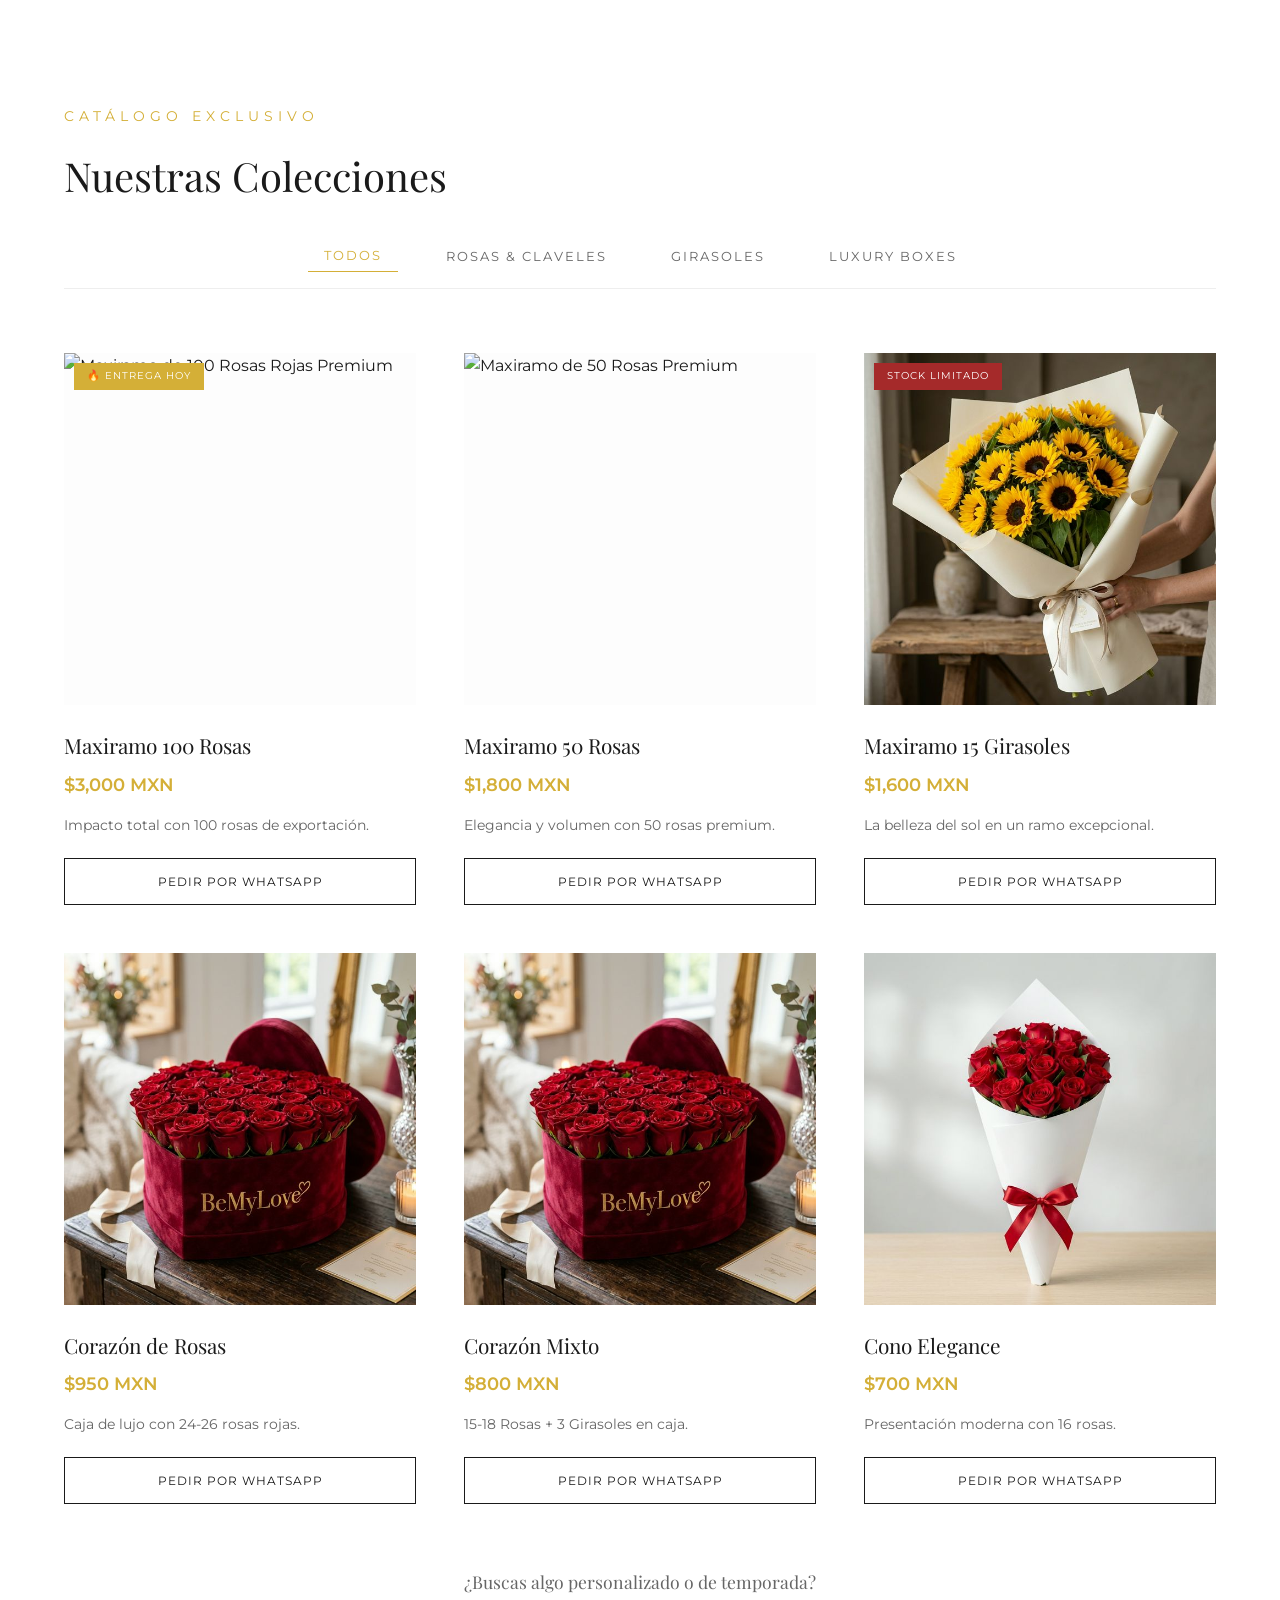
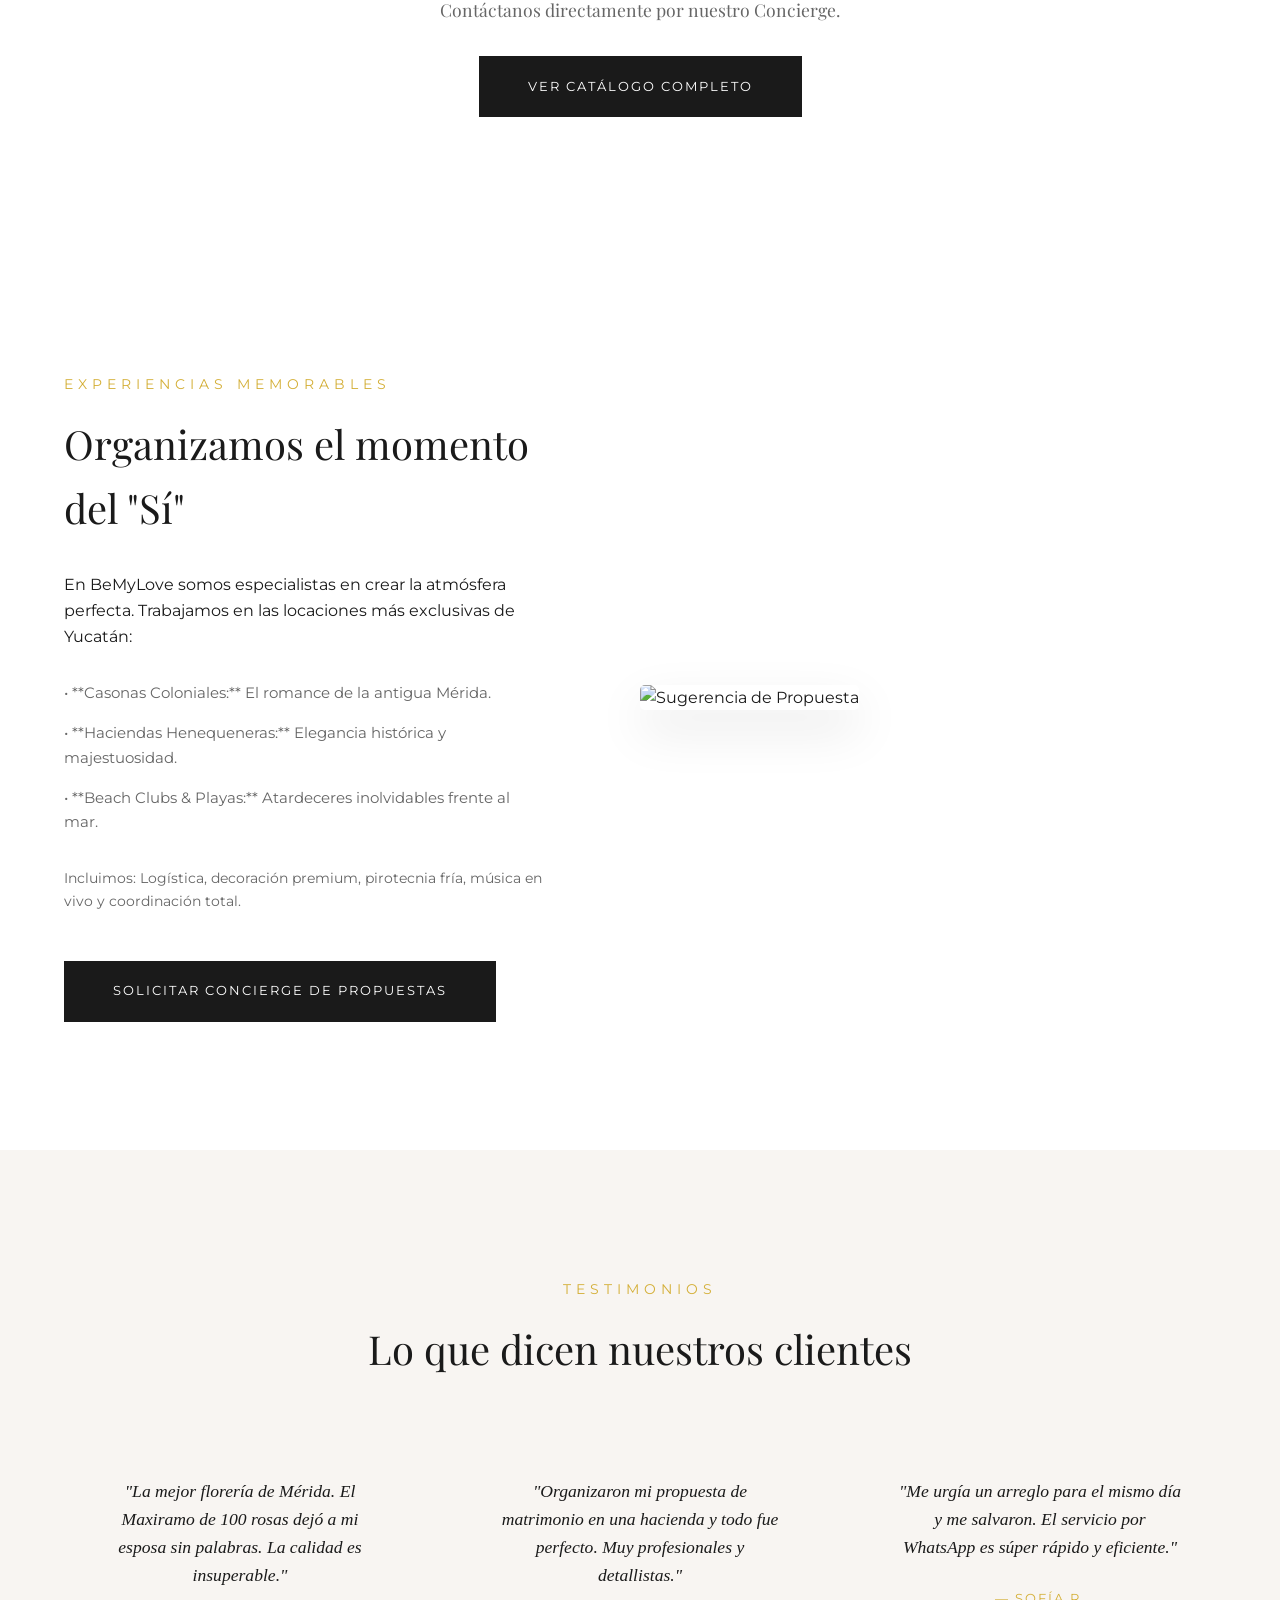
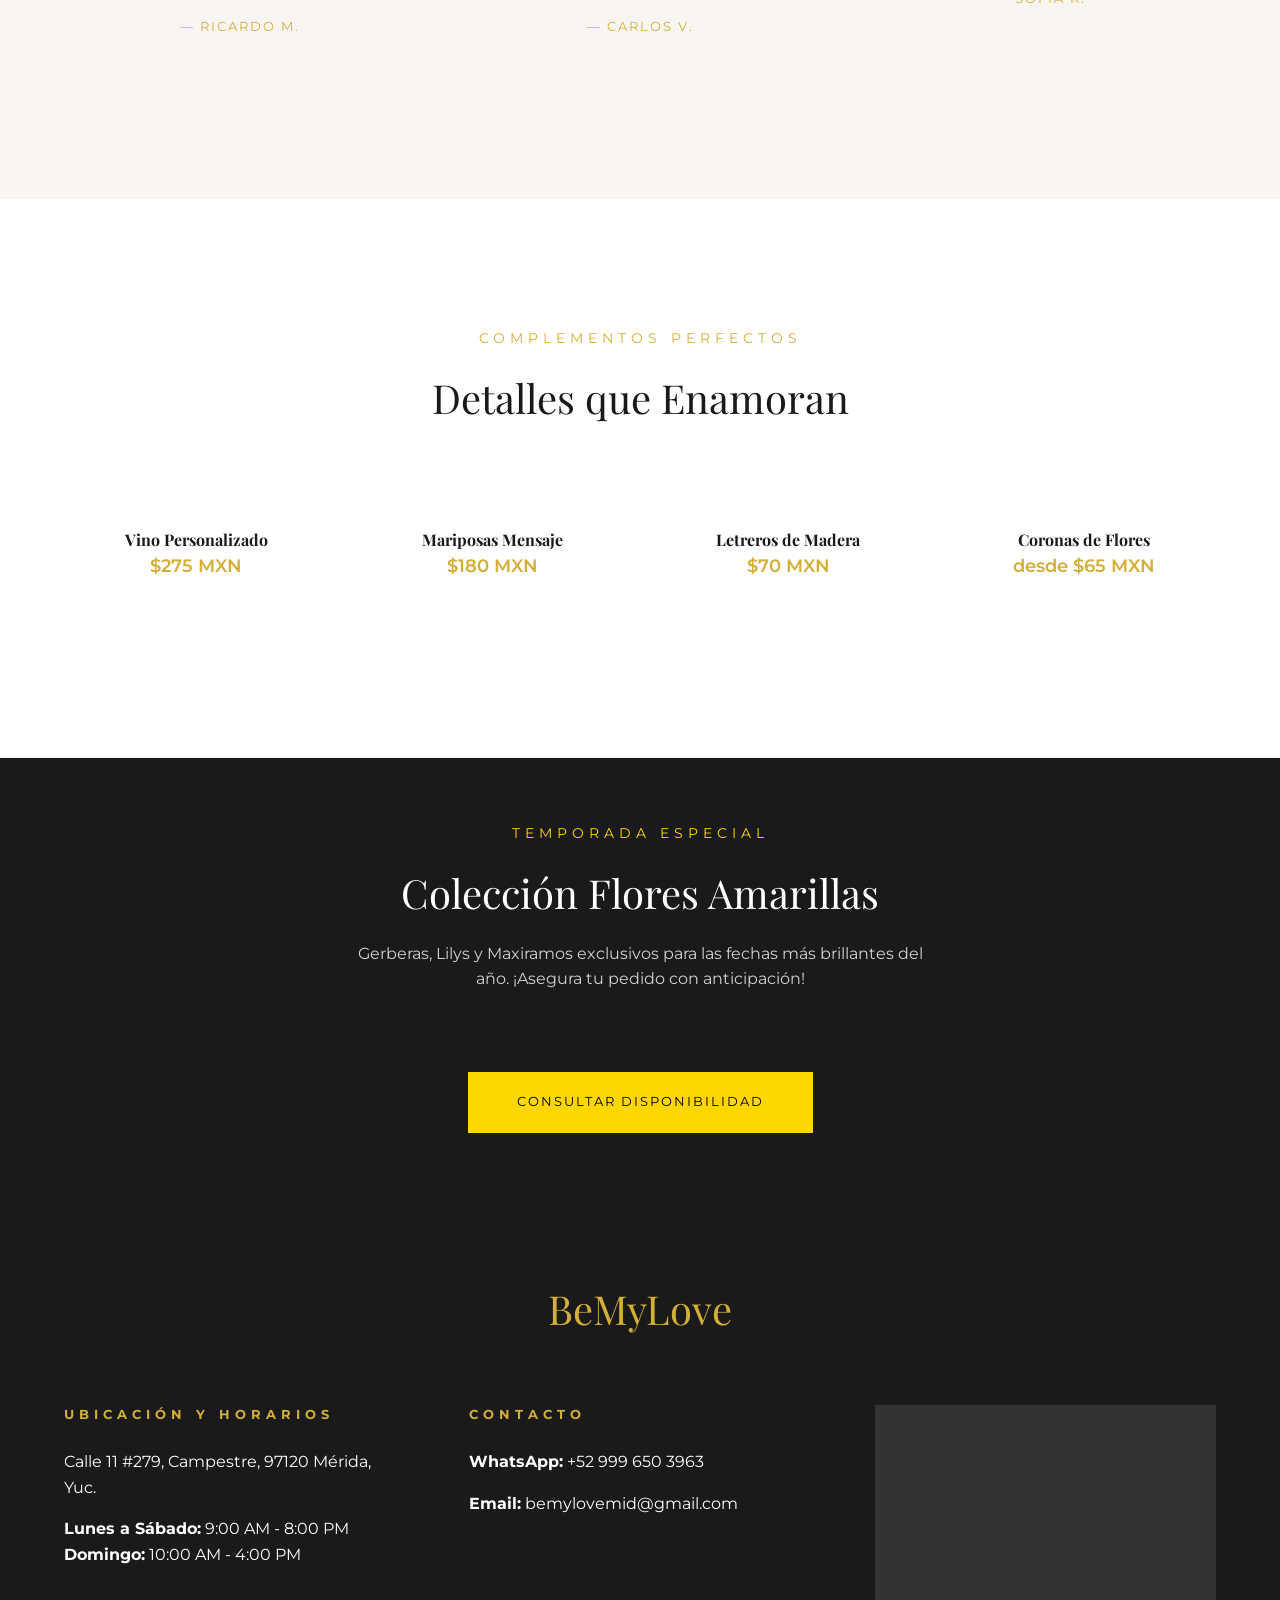
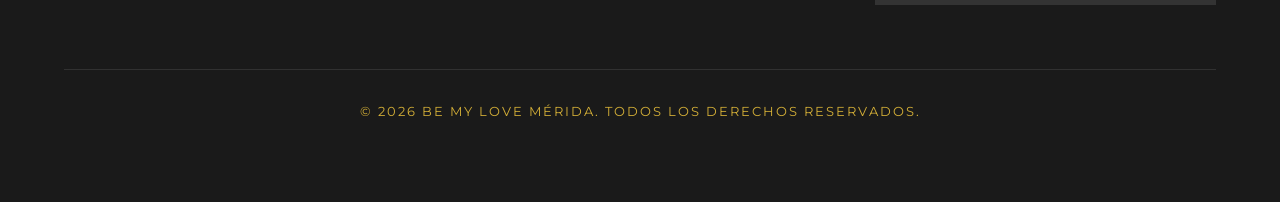
==== commit b572c922: "fix(ui): resolve broken images and overlapping hero text" ====
--- a/index.html
+++ b/index.html
@@ -79,7 +79,7 @@
                 <article class="product-card">
                     <div class="product-image">
                         <span class="product-badge">🔥 Entrega hoy</span>
-                        <img src="https://images.unsplash.com/photo-1561181286-d3fee7d55364?q=80&w=800" alt="Maxiramo de 100 Rosas Rojas Premium" loading="lazy">
+                        <img src="assets/images/rosas_100.png" alt="Maxiramo de 100 Rosas Rojas Premium" loading="lazy">
                     </div>
                     <div class="product-info">
                         <h4>Maxiramo 100 Rosas</h4>
@@ -91,7 +91,7 @@
 
                 <article class="product-card">
                     <div class="product-image">
-                        <img src="https://images.unsplash.com/photo-1582794543139-8ac9cb0f7b11?q=80&w=800" alt="Maxiramo de 50 Rosas Premium" loading="lazy">
+                        <img src="assets/images/rosas_50.png" alt="Maxiramo de 50 Rosas Premium" loading="lazy">
                     </div>
                     <div class="product-info">
                         <h4>Maxiramo 50 Rosas</h4>
@@ -105,7 +105,7 @@
                 <article class="product-card">
                     <div class="product-image">
                         <span class="product-badge limited">Stock Limitado</span>
-                        <img src="https://images.unsplash.com/photo-1597848212624-a19eb35e2651?q=80&w=800" alt="Maxiramo de 15 Girasoles Premium" loading="lazy">
+                        <img src="assets/images/girasoles.png" alt="Maxiramo de 15 Girasoles Premium" loading="lazy">
                     </div>
                     <div class="product-info">
                         <h4>Maxiramo 15 Girasoles</h4>
@@ -118,7 +118,7 @@
                 <!-- Corazones -->
                 <article class="product-card">
                     <div class="product-image">
-                        <img src="https://images.unsplash.com/photo-1522673607200-164883eeba4c?q=80&w=800" alt="Caja Corazón de Rosas Rojas" loading="lazy">
+                        <img src="assets/images/box_corazon.png" alt="Caja Corazón de Rosas Rojas" loading="lazy">
                     </div>
                     <div class="product-info">
                         <h4>Corazón de Rosas</h4>
@@ -130,7 +130,7 @@
 
                 <article class="product-card">
                     <div class="product-image">
-                        <img src="https://images.unsplash.com/photo-1494336901063-3d2d602490d1?q=80&w=800" alt="Caja Corazón Mix Rosas y Girasoles" loading="lazy">
+                        <img src="assets/images/box_corazon.png" alt="Caja Corazón Mix Rosas y Girasoles" loading="lazy">
                     </div>
                     <div class="product-info">
                         <h4>Corazón Mixto</h4>
@@ -143,7 +143,7 @@
                 <!-- Ramos/Conos -->
                 <article class="product-card">
                     <div class="product-image">
-                        <img src="https://images.unsplash.com/photo-1558350315-8aa00e8e4590?q=80&w=800" alt="Cono Elegante de 16 Rosas" loading="lazy">
+                        <img src="assets/images/cono_elegance.png" alt="Cono Elegante de 16 Rosas" loading="lazy">
                     </div>
                     <div class="product-info">
                         <h4>Cono Elegance</h4>
--- a/style.css
+++ b/style.css
@@ -35,6 +35,7 @@
     font-weight: 400;
     letter-spacing: -1px;
     line-height: 1.1;
+    margin-bottom: 2rem; /* Added margin to prevent overlap with p */
 }
 
 h2 {
@@ -166,6 +167,7 @@
     position: relative;
     overflow: hidden;
     background-color: var(--secondary-bg);
+    padding-top: 80px; /* Account for fixed navigation */
 }
 
 .hero-content {
@@ -179,11 +181,13 @@
     position: absolute;
     right: 0;
     top: 0;
-    width: 55%;
+    width: 60%; /* Slightly wider */
     height: 100%;
     object-fit: cover;
     z-index: 1;
-    mask-image: linear-gradient(to left, black 80%, transparent 100%);
+    /* Faded mask for better text readability */
+    mask-image: linear-gradient(to left, rgba(0,0,0,1) 70%, rgba(0,0,0,0) 100%);
+    -webkit-mask-image: linear-gradient(to left, rgba(0,0,0,1) 70%, rgba(0,0,0,0) 100%);
 }
 
 .gold-text {
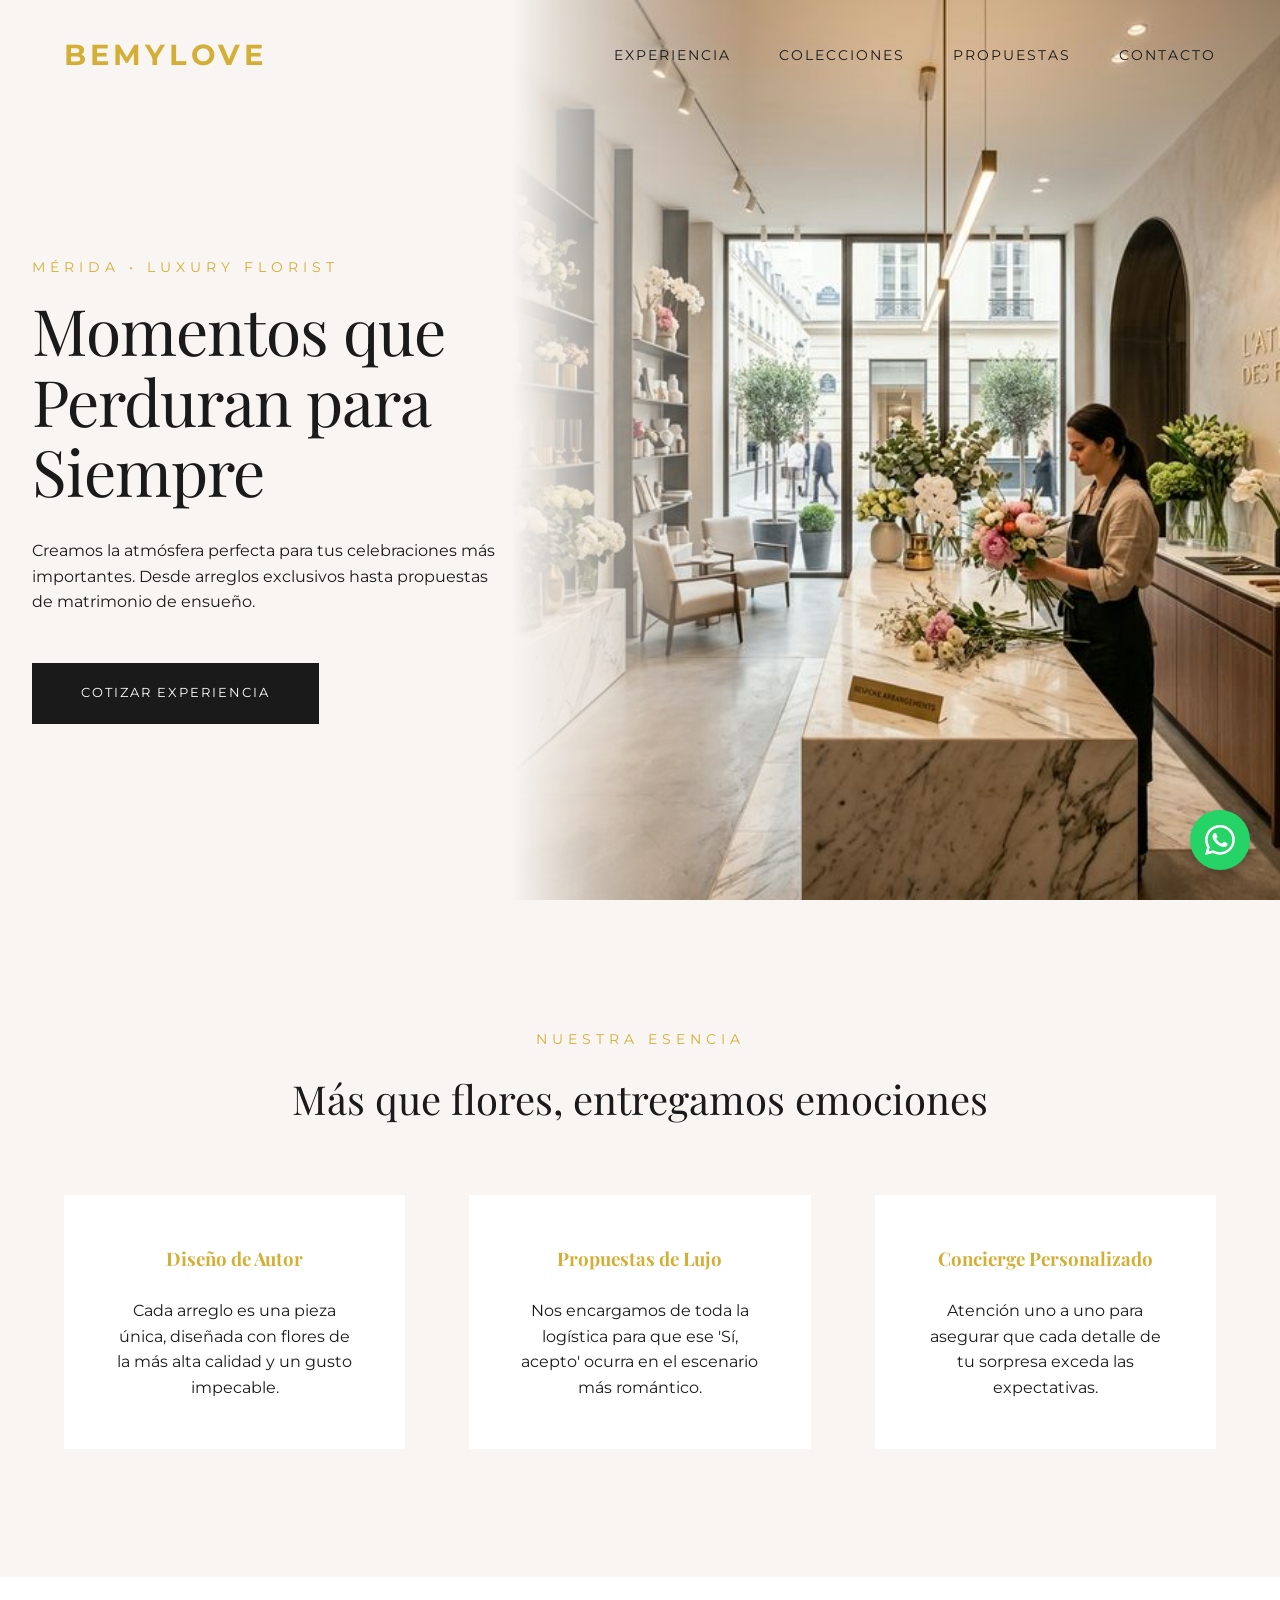
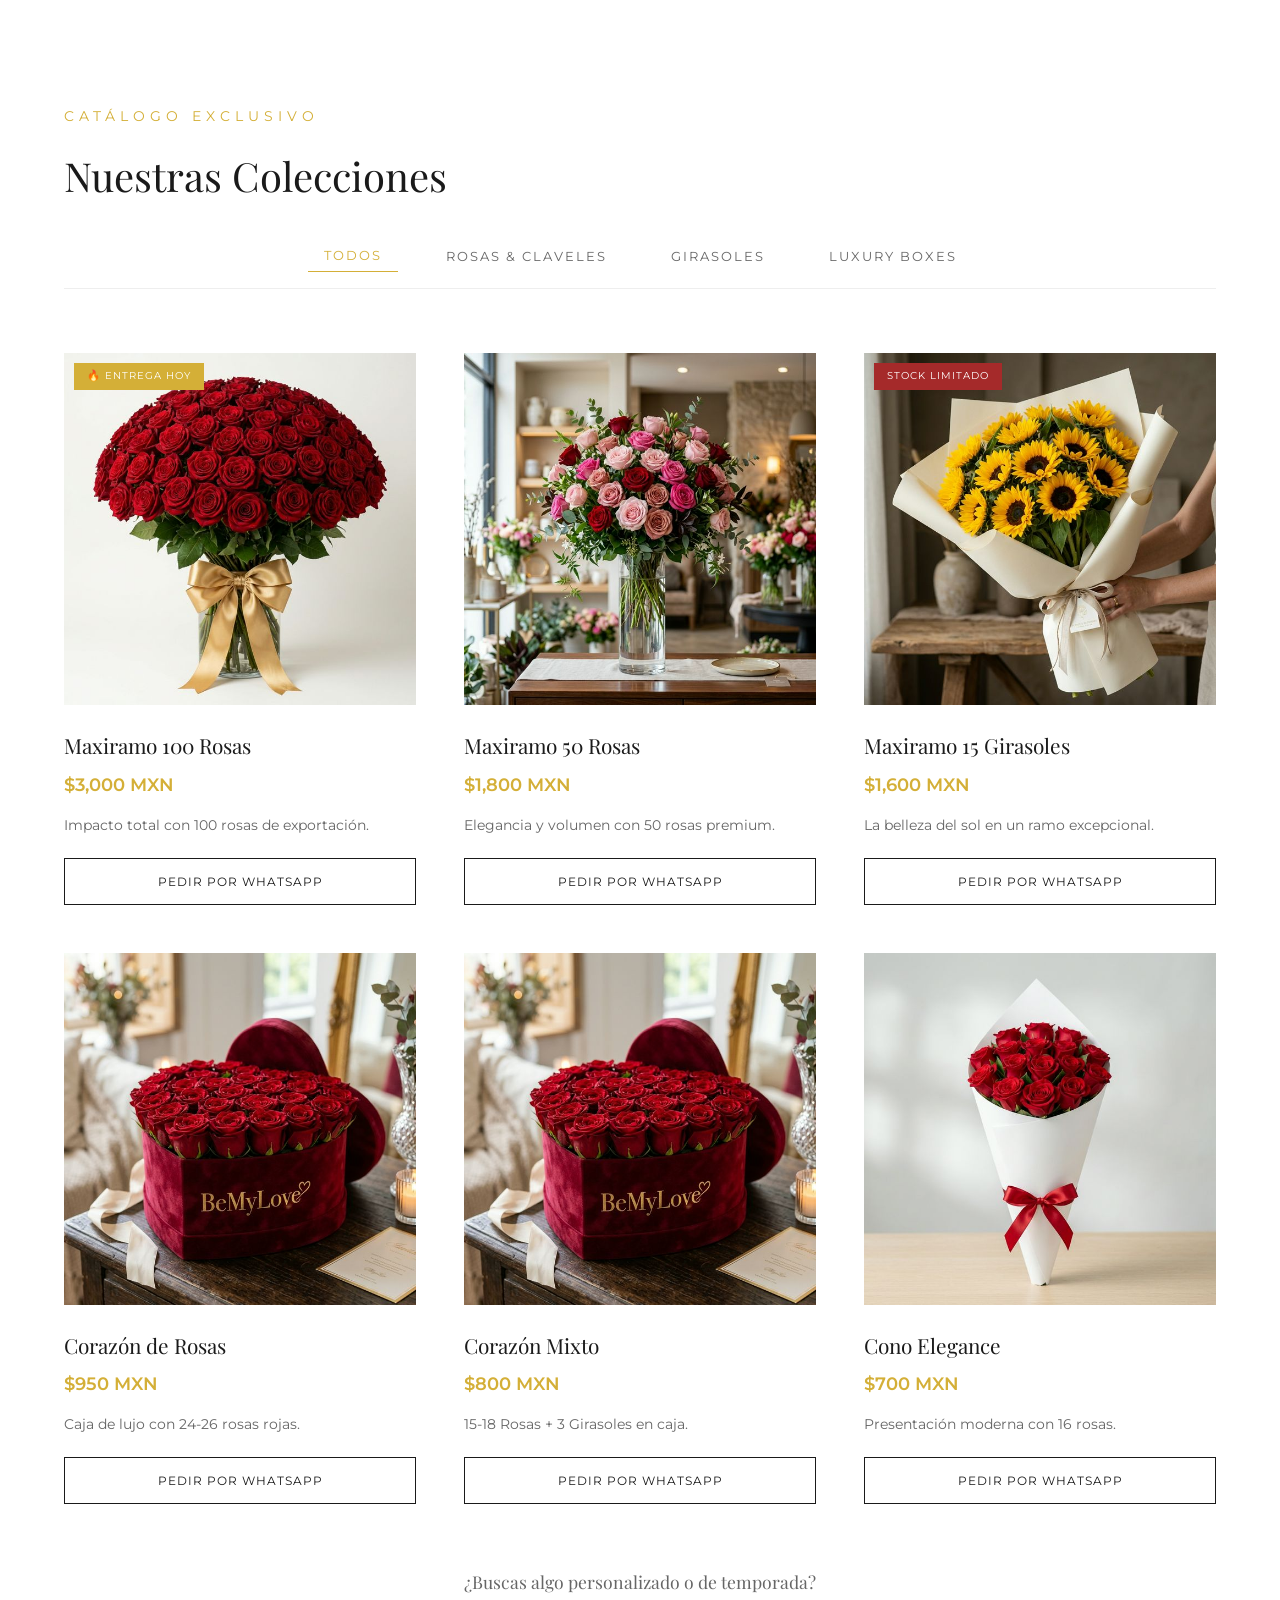
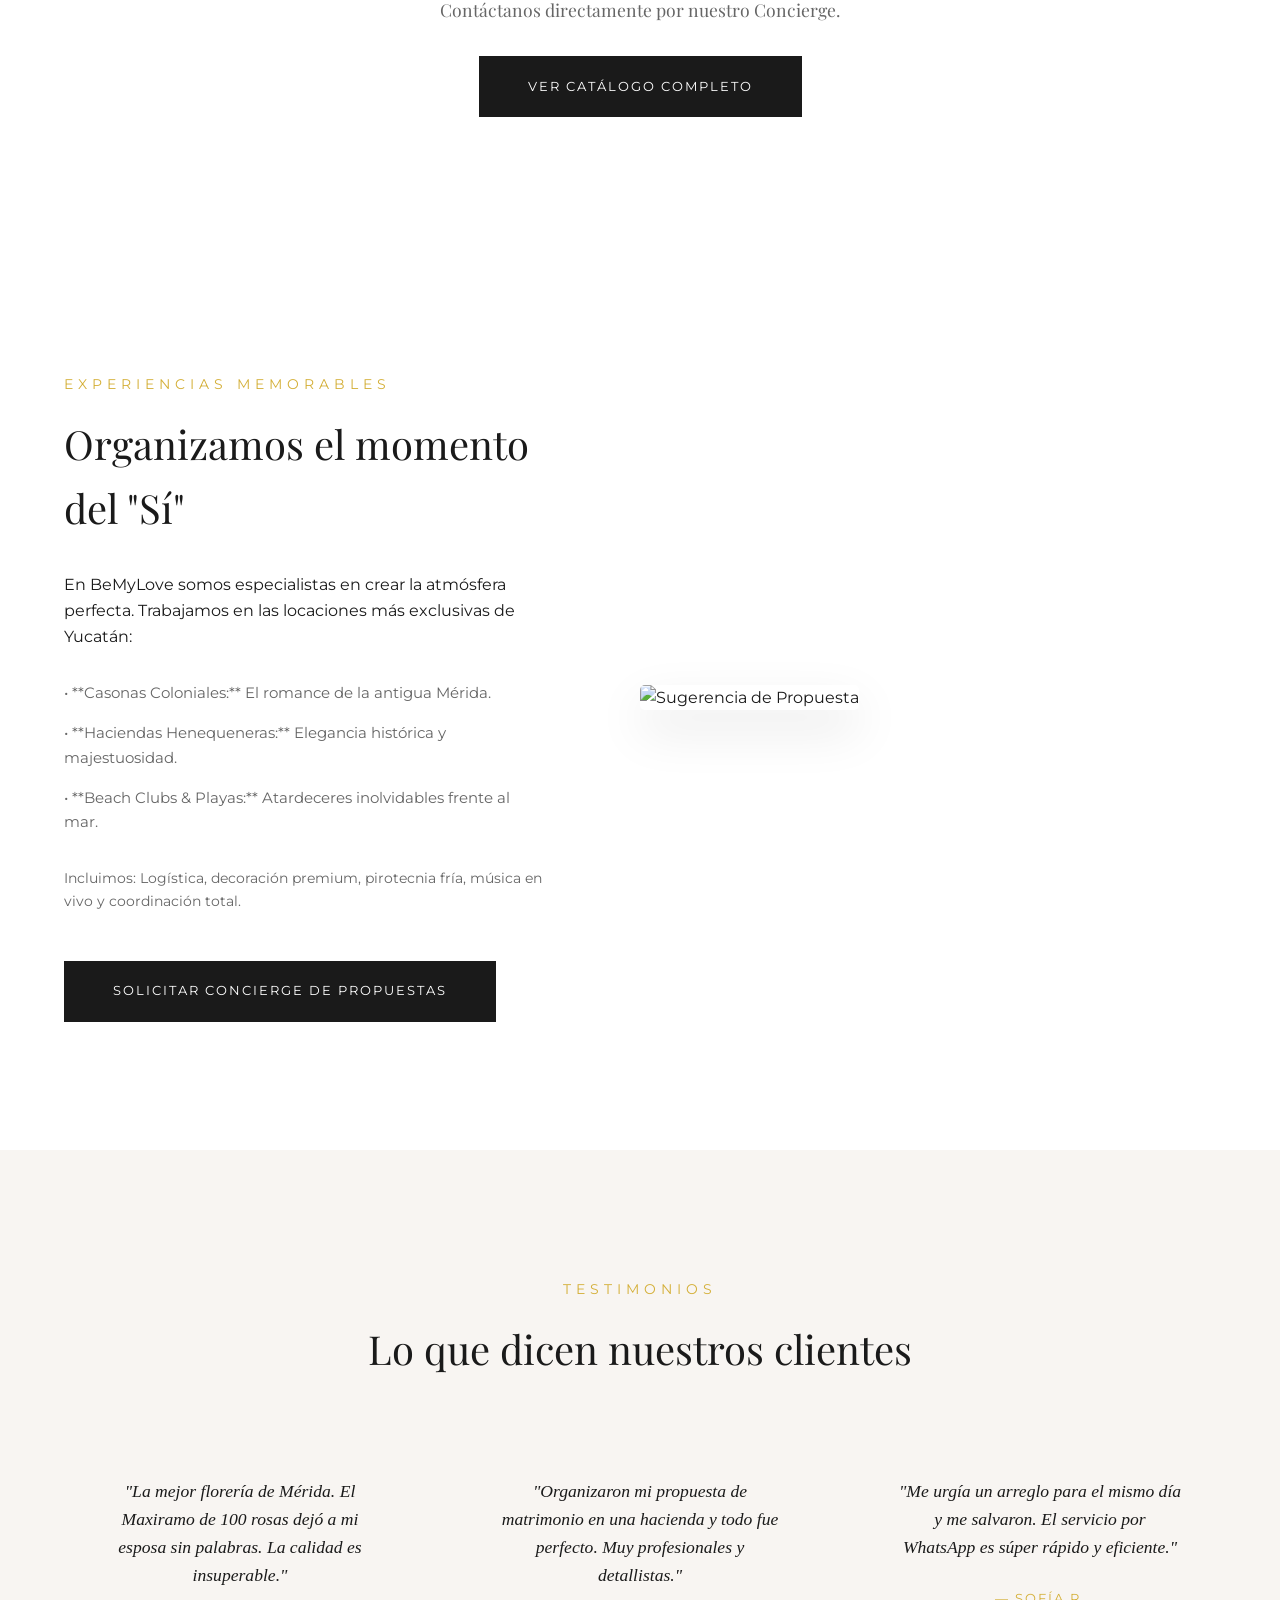
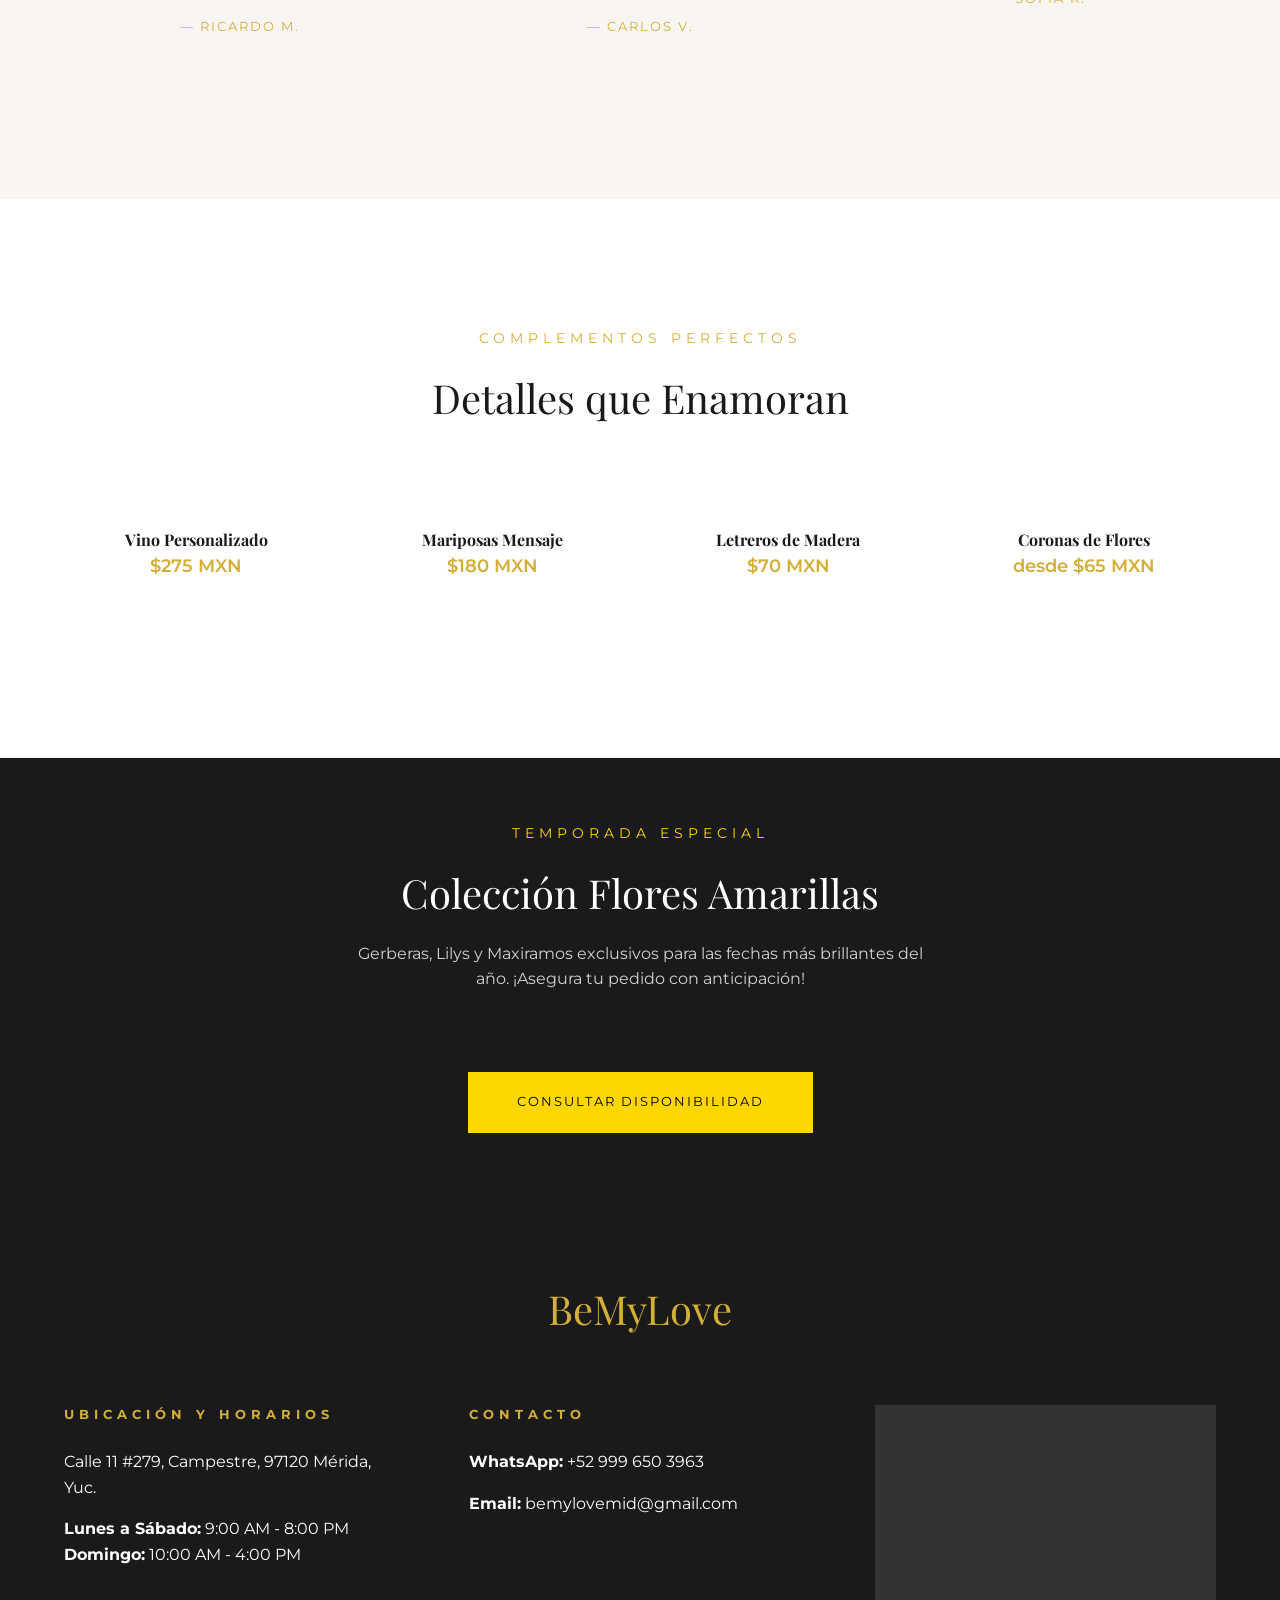
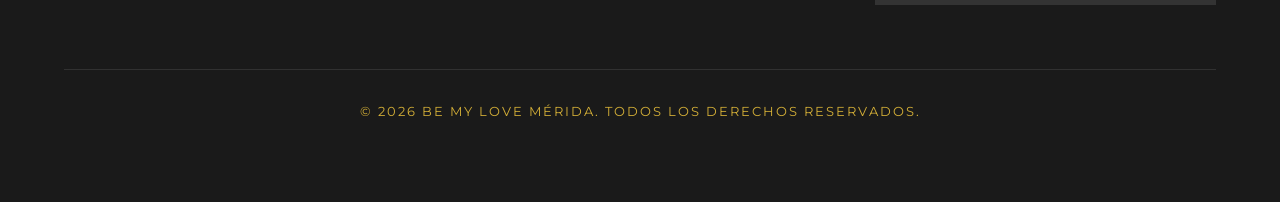
==== commit 1a77e29c: "fix(assets): upload missing images and add maps pin" ====
--- a/index.html
+++ b/index.html
@@ -256,7 +256,7 @@
                 </div>
                 <div style="grid-column: span 1;">
                     <div style="width: 100%; height: 200px; background: #333; overflow: hidden;">
-                        <iframe src="https://www.google.com/maps/embed?pb=!1m18!1m12!1m3!1d1861.9678852331393!2d-89.6202763!3d21.0087772!2m3!1f0!2f0!3f0!3m2!1i1024!2i768!4f13.1!3m3!1m2!1s0x8f567104b281f0bd%3A0xe5a1b3a6ef0e5aae!2sBe%20My%20Love!5e0!3m2!1ses-419!2smx!4v1710900000000!5m2!1ses-419!2smx" width="100%" height="100%" style="border:0;" allowfullscreen="" loading="lazy"></iframe>
+                        <iframe src="https://maps.google.com/maps?q=Calle%2011%20279,%20Campestre,%2097120%20M%C3%A9rida,%20Yuc.&t=&z=17&ie=UTF8&iwloc=&output=embed" width="100%" height="100%" style="border:0;" allowfullscreen="" loading="lazy"></iframe>
                     </div>
                 </div>
             </div>
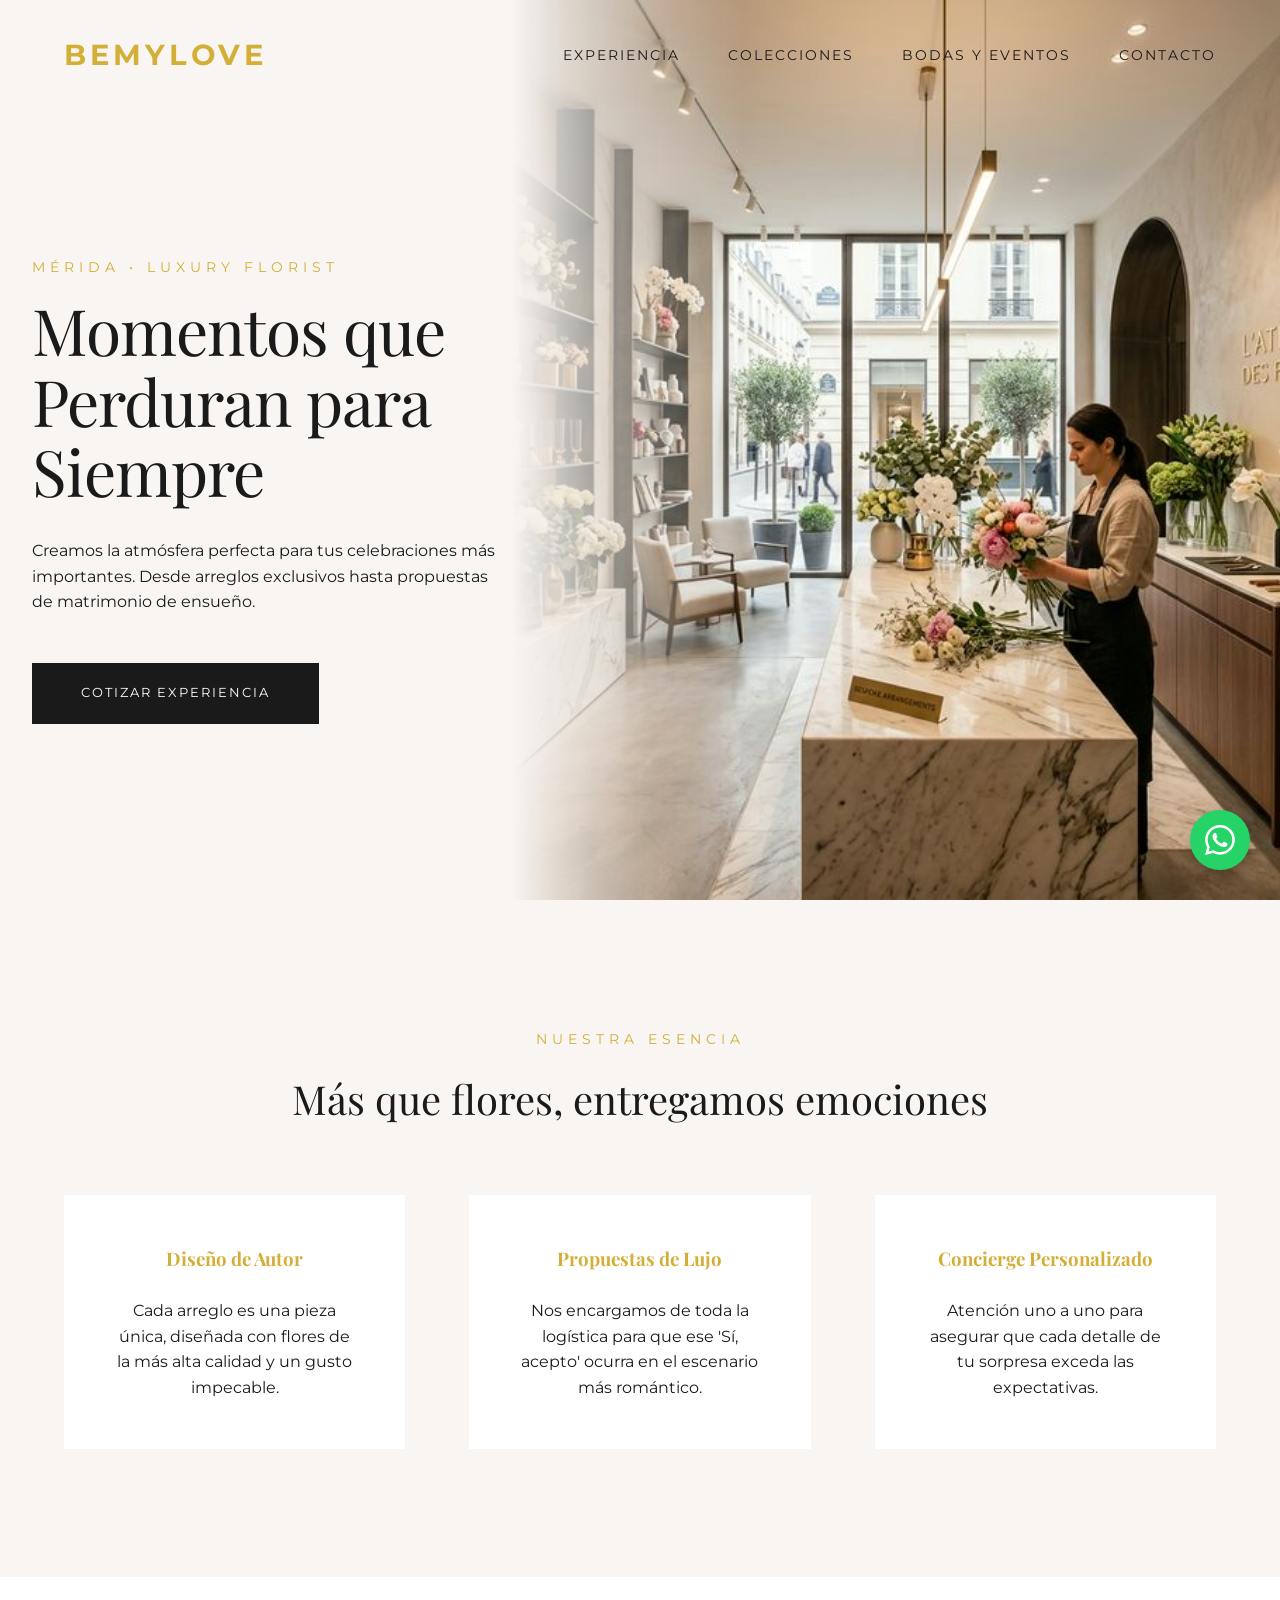
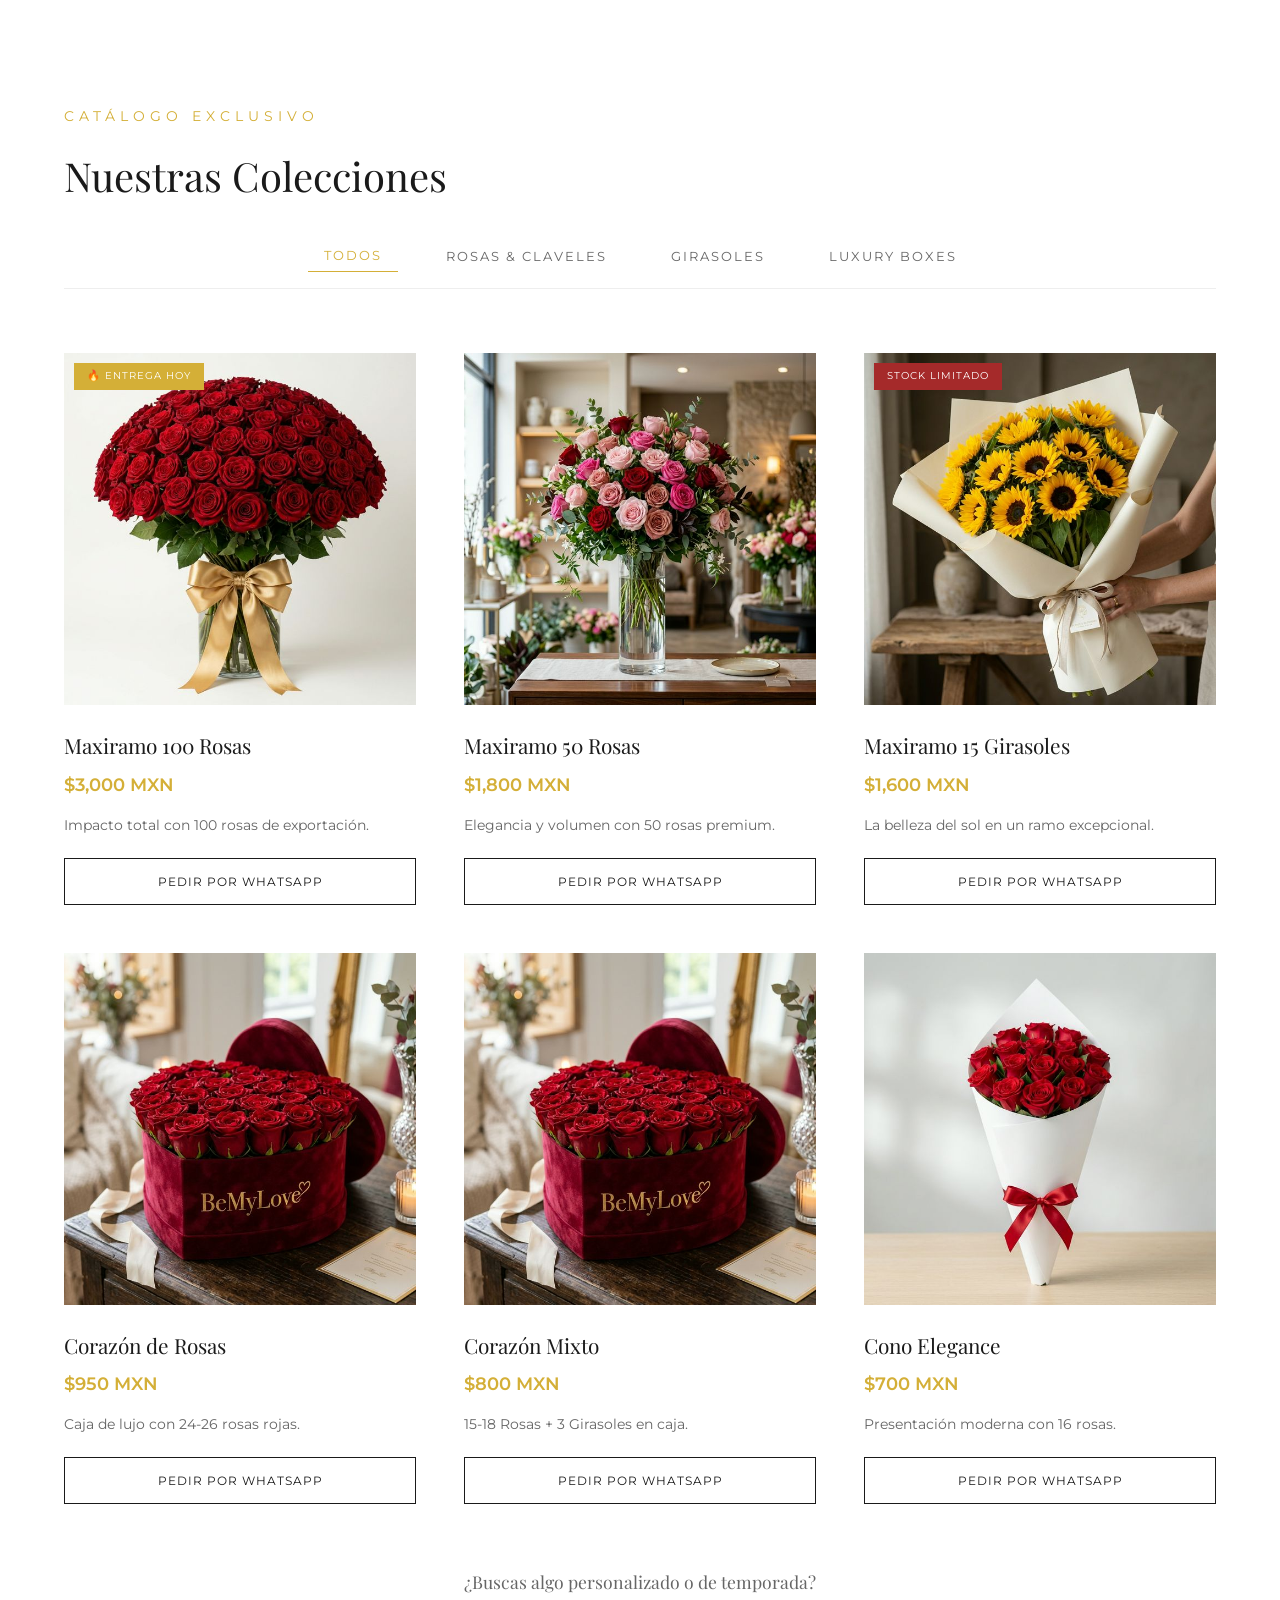
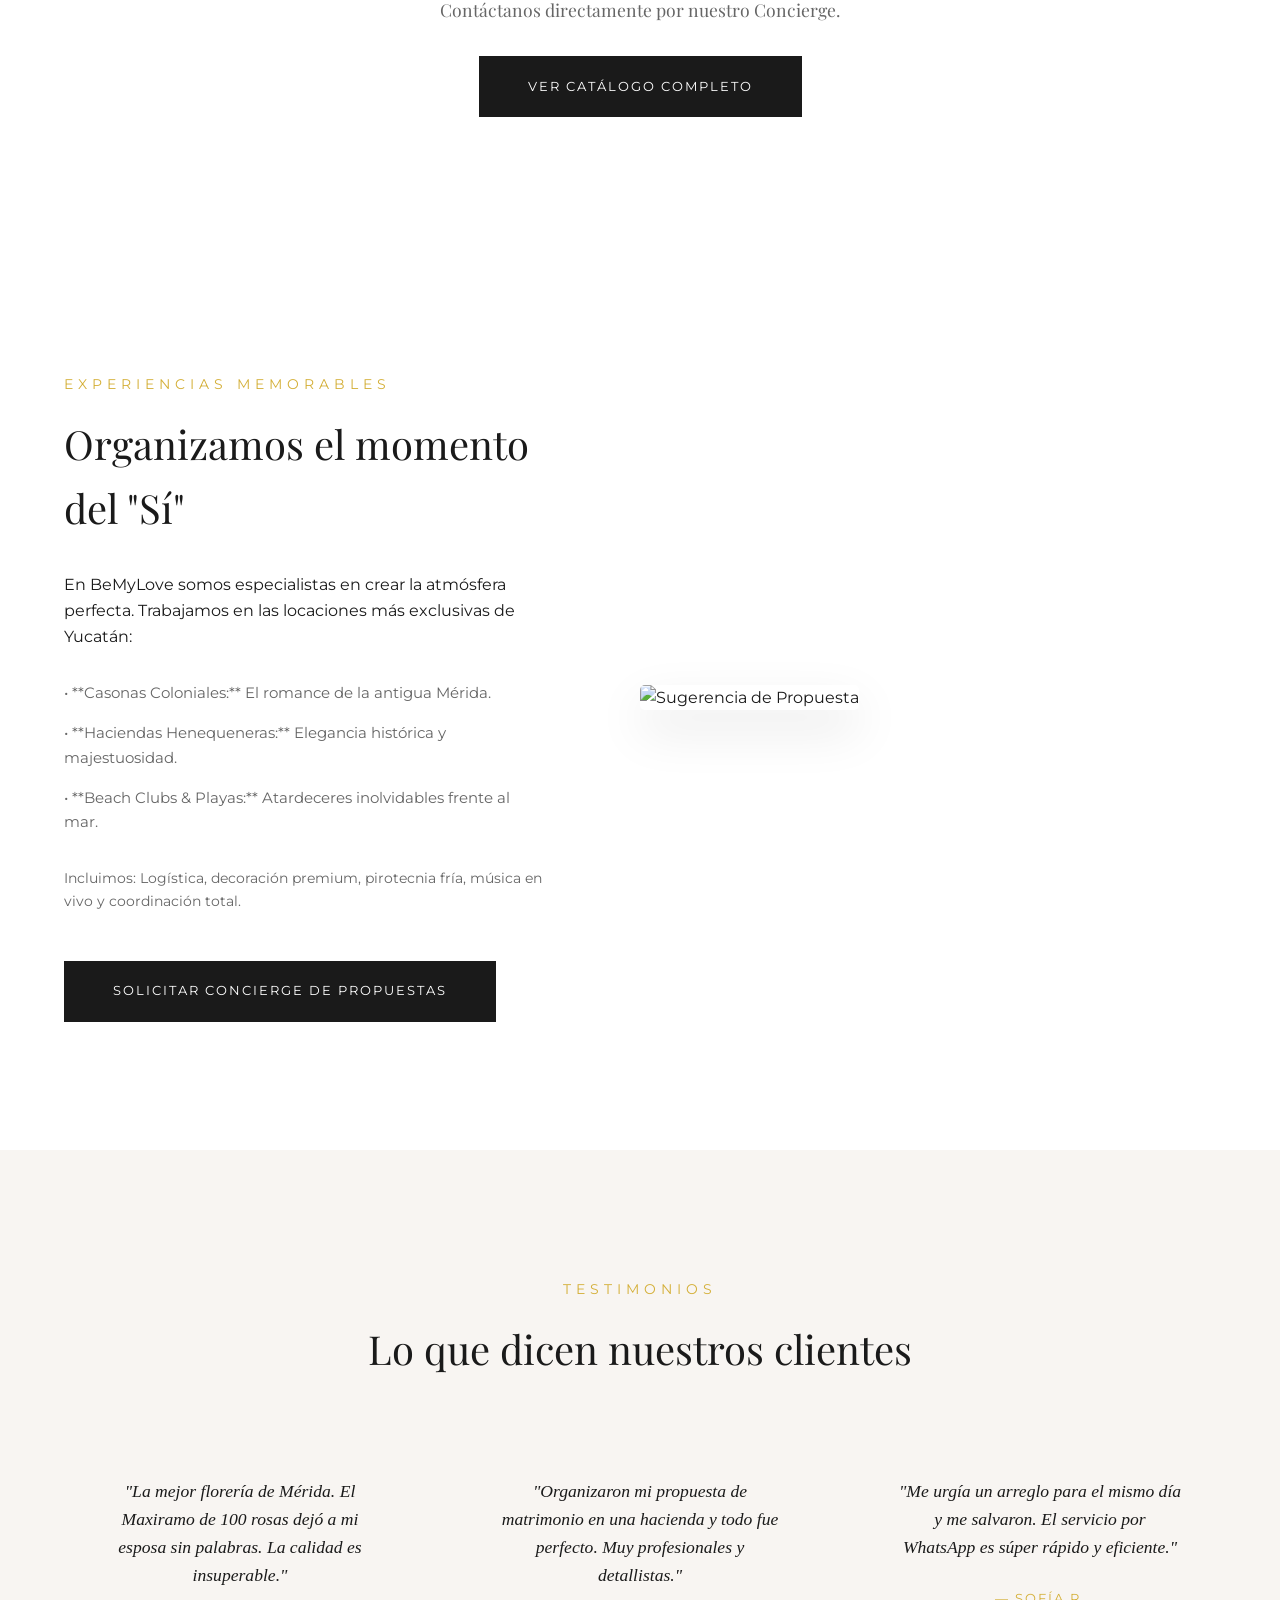
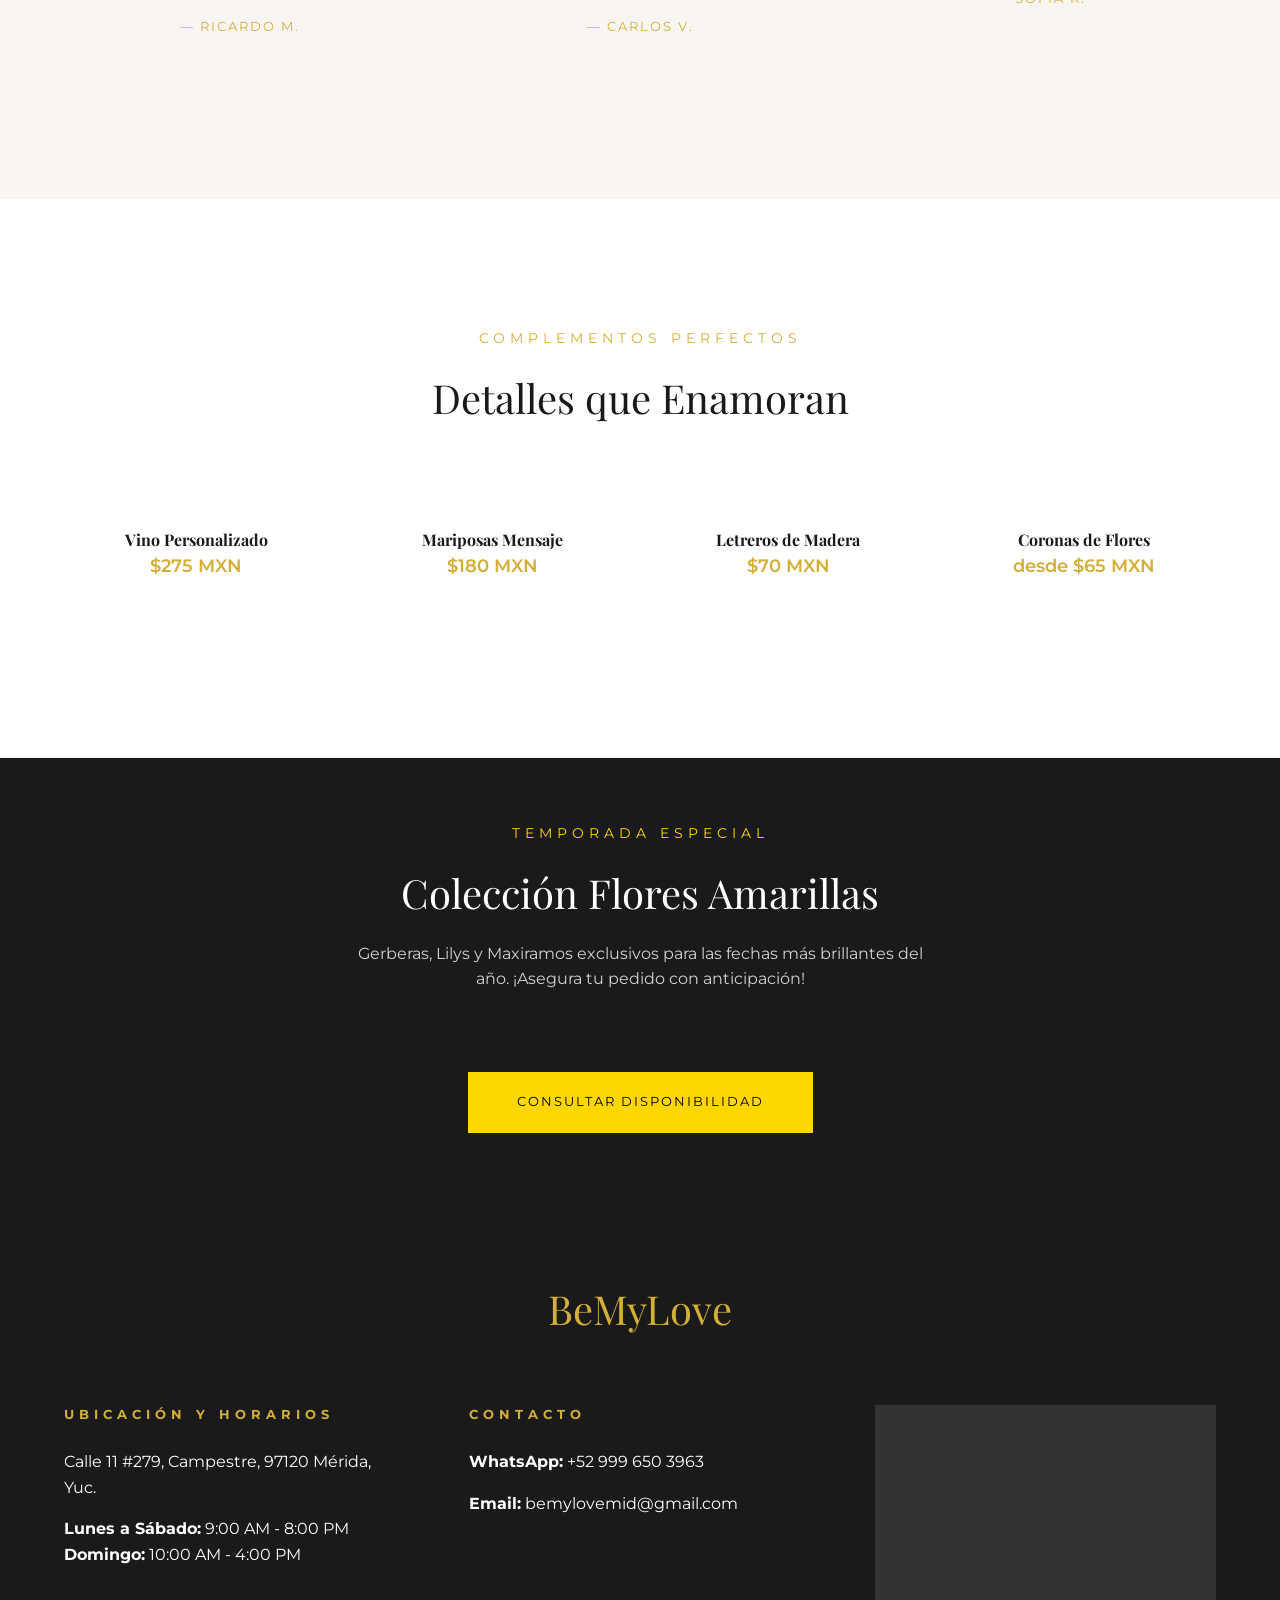
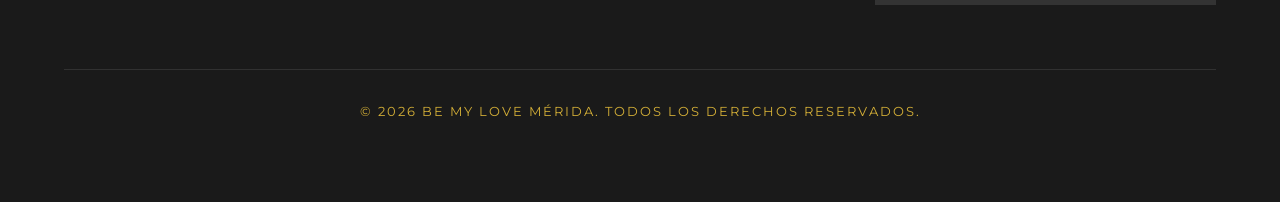
==== commit b3d588ea: "feat(pages): add new luxury bodas y eventos page" ====
--- a/index.html
+++ b/index.html
@@ -20,7 +20,7 @@
             <ul class="nav-links" id="navLinks">
                 <li><a href="#experiencia" onclick="toggleMenu()">Experiencia</a></li>
                 <li><a href="#productos" onclick="toggleMenu()">Colecciones</a></li>
-                <li><a href="#propuestas" onclick="toggleMenu()">Propuestas</a></li>
+                <li><a href="bodas.html">Bodas y Eventos</a></li>
                 <li><a href="#contacto" onclick="toggleMenu()">Contacto</a></li>
             </ul>
             <div class="menu-toggle" id="menuToggle" onclick="toggleMenu()">
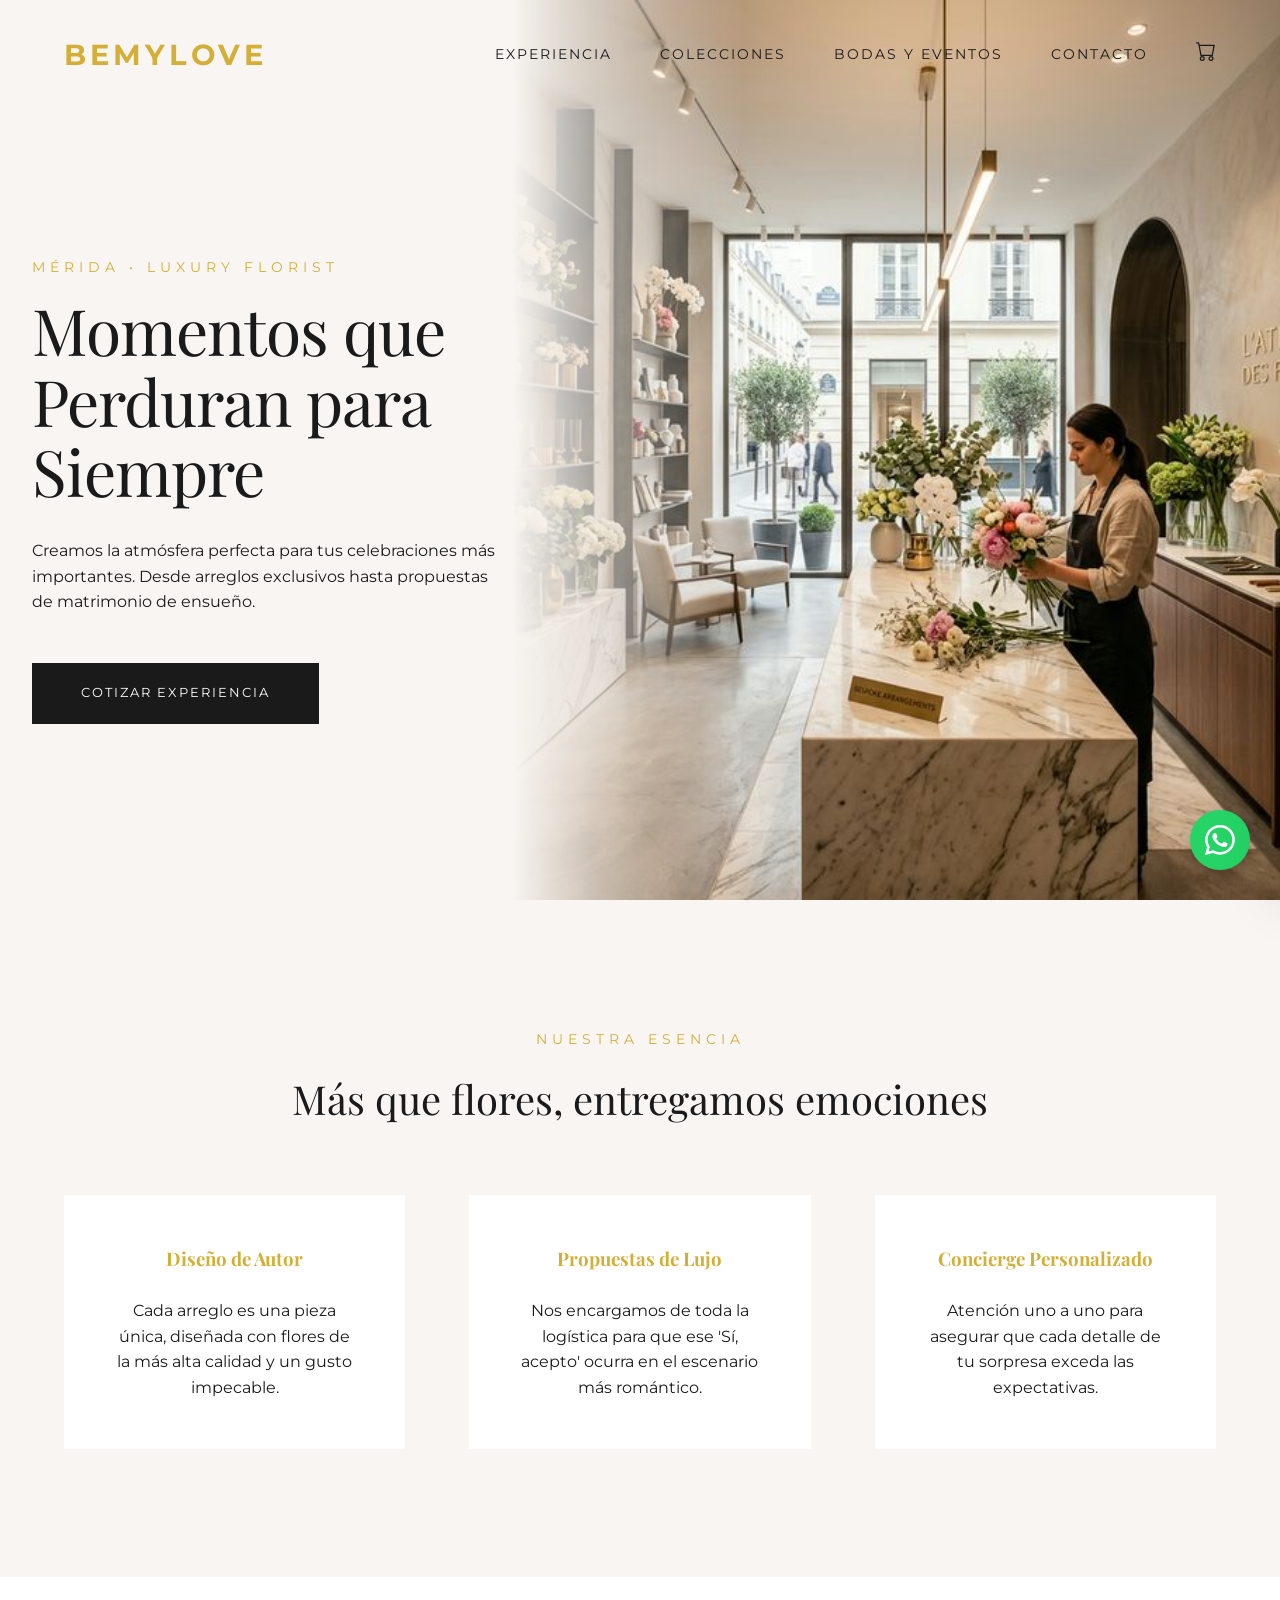
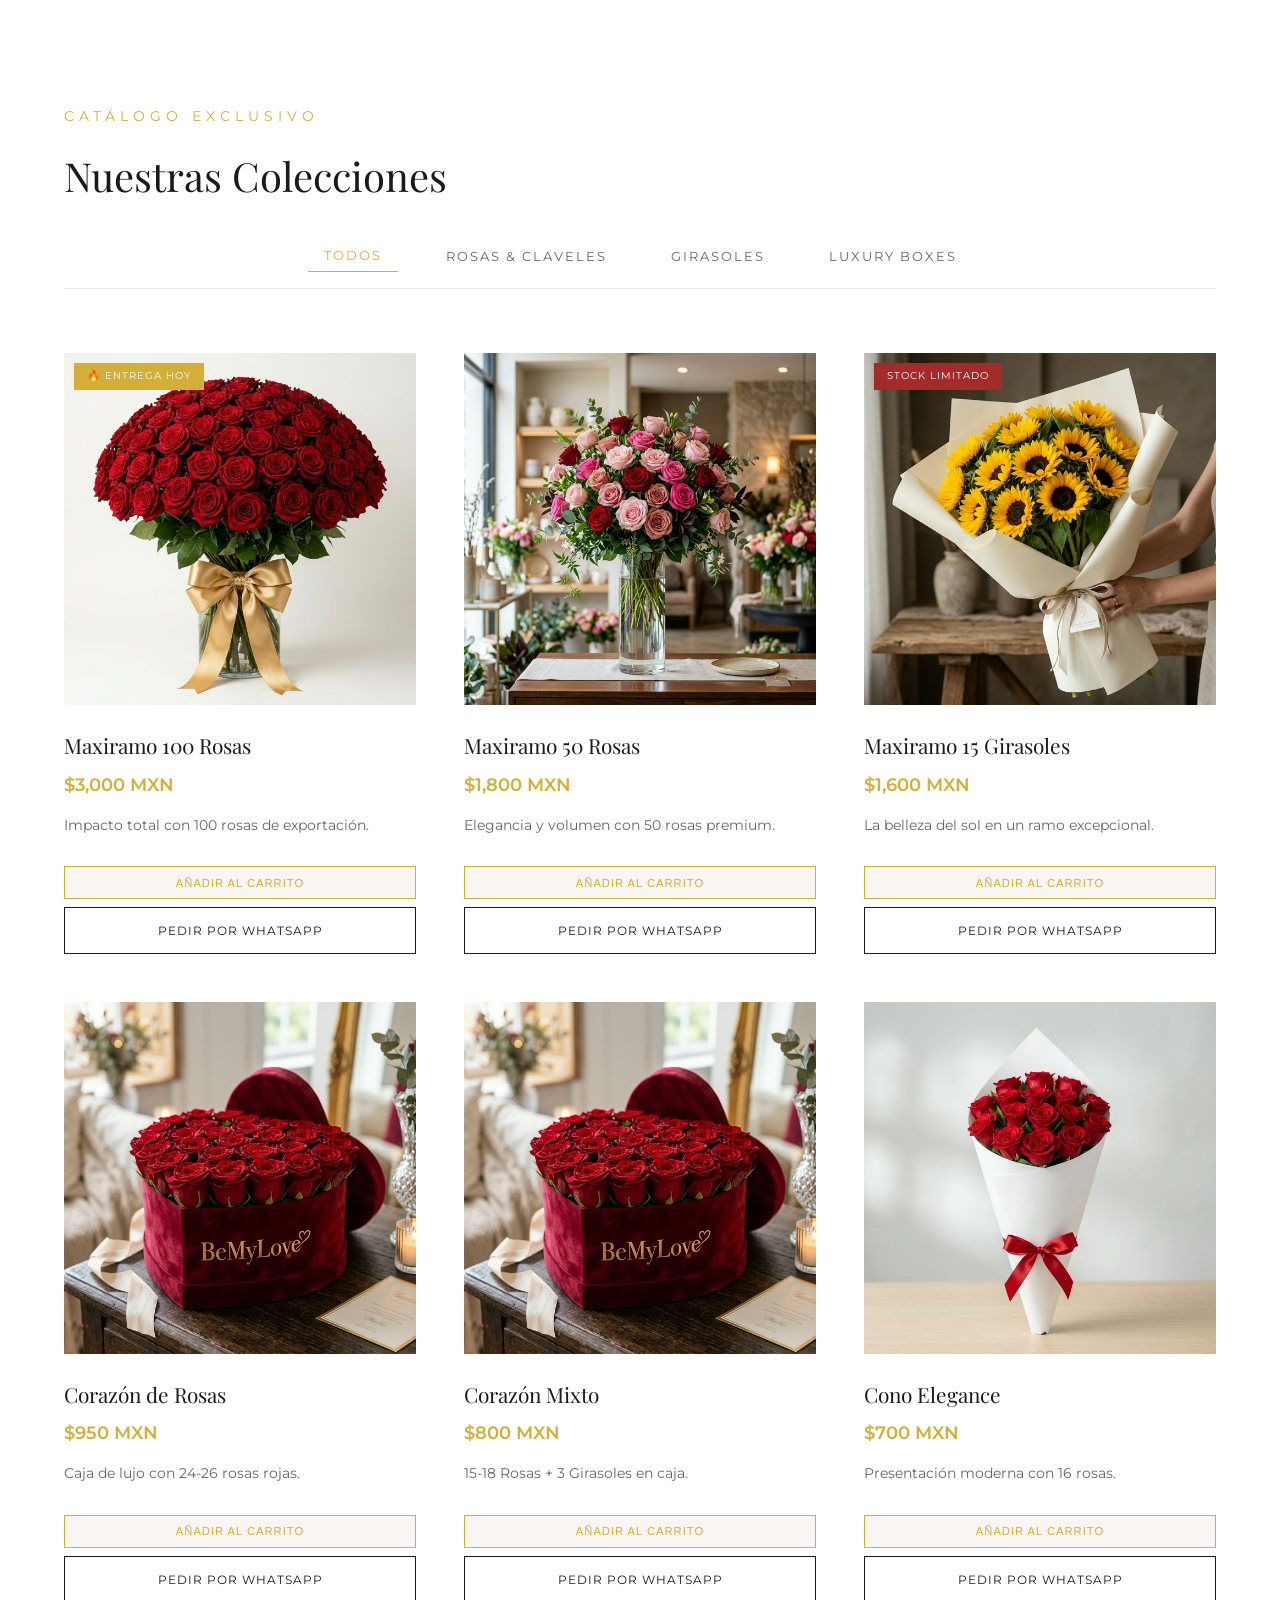
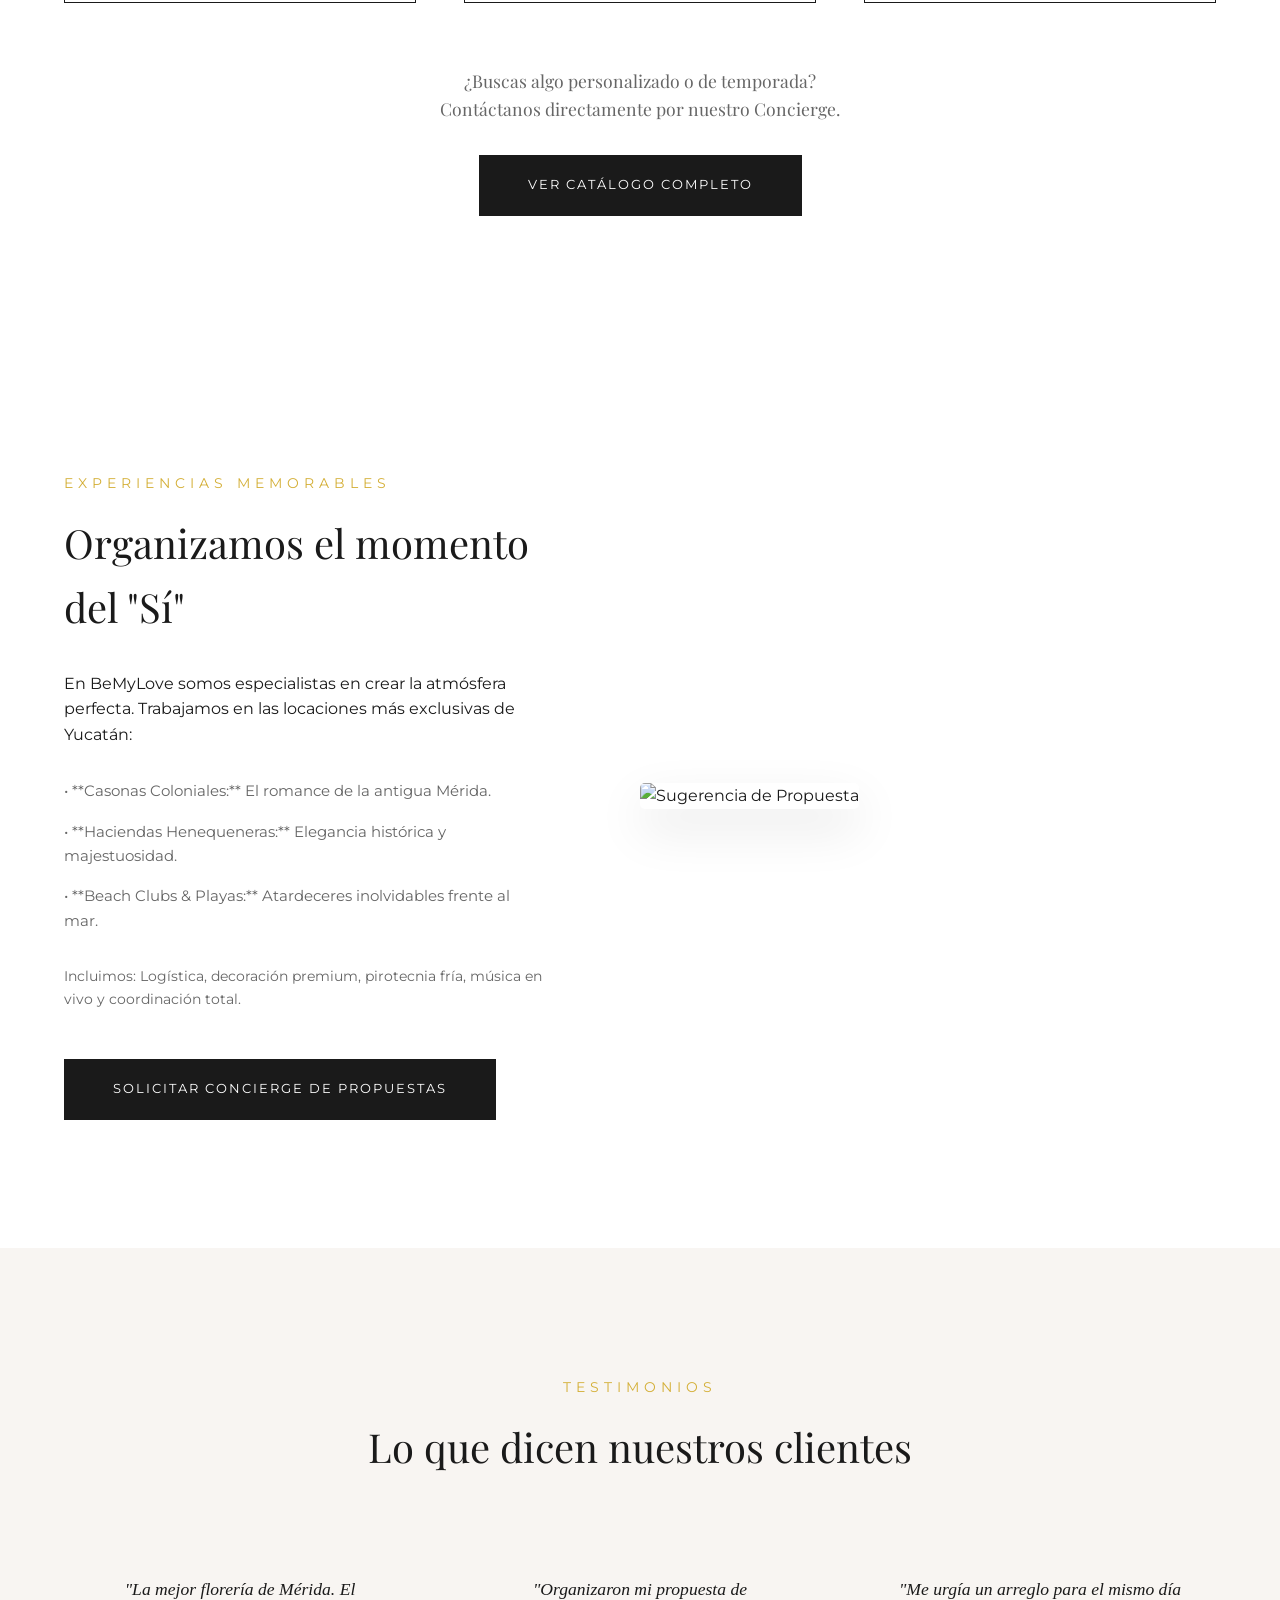
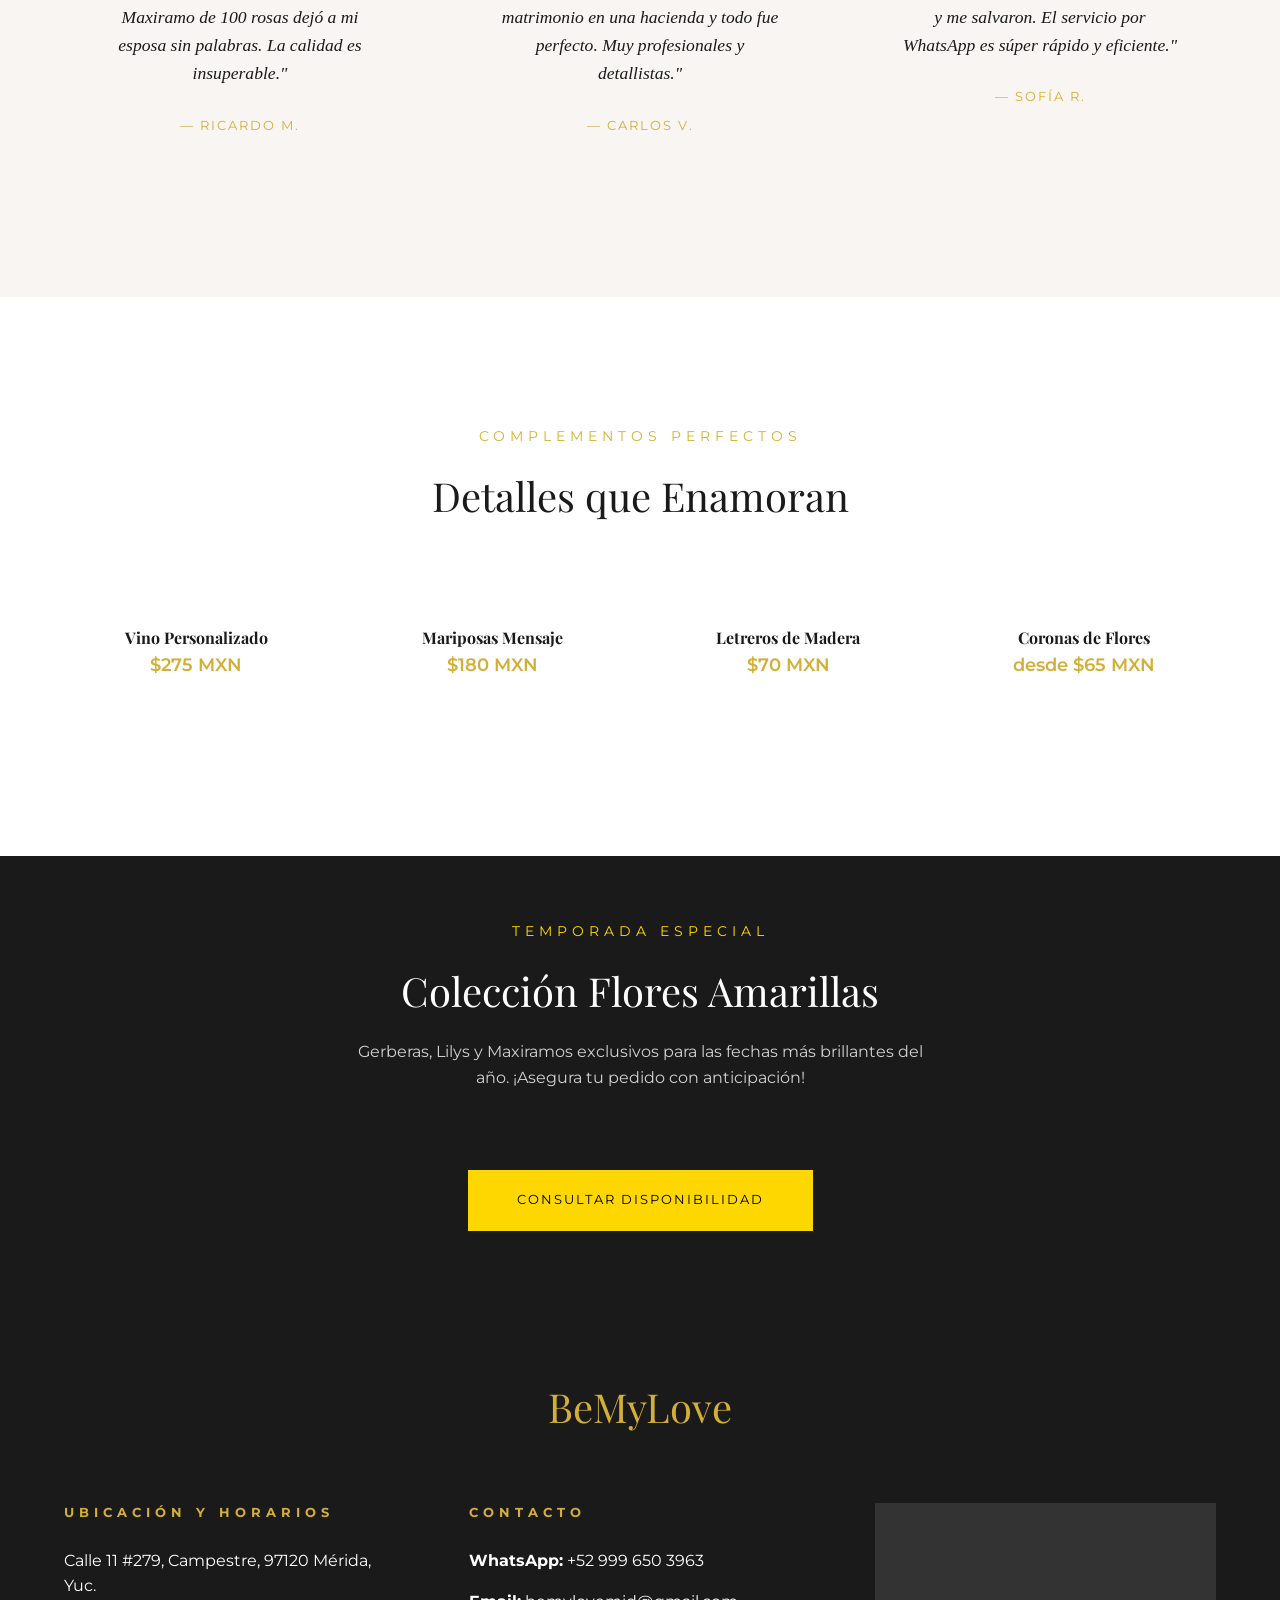
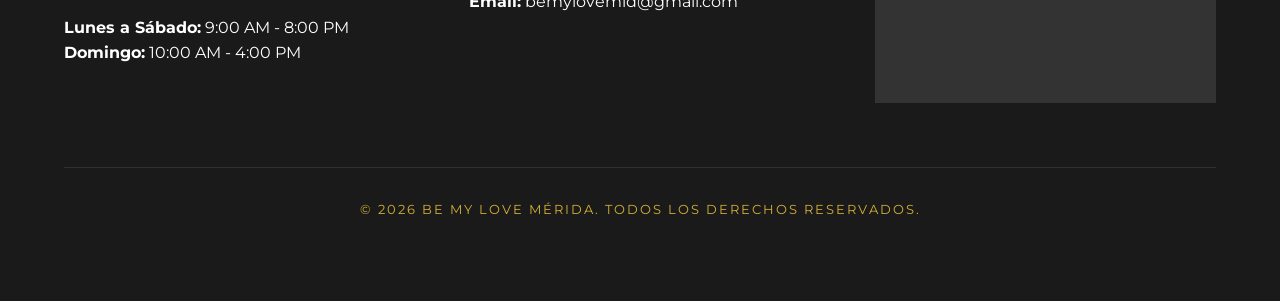
==== commit 5b14e16f: "feat(cart): implement luxury shopping cart with whatsapp and card checkout options" ====
--- a/index.html
+++ b/index.html
@@ -22,6 +22,12 @@
                 <li><a href="#productos" onclick="toggleMenu()">Colecciones</a></li>
                 <li><a href="bodas.html">Bodas y Eventos</a></li>
                 <li><a href="#contacto" onclick="toggleMenu()">Contacto</a></li>
+                <li class="cart-nav-item" onclick="toggleCart()">
+                    <svg xmlns="http://www.w3.org/2000/svg" width="20" height="20" fill="currentColor" viewBox="0 0 16 16">
+                        <path d="M0 1.5A.5.5 0 0 1 .5 1H2a.5.5 0 0 1 .485.379L2.89 3H14.5a.5.5 0 0 1 .491.592l-1.5 8A.5.5 0 0 1 13 12H4a.5.5 0 0 1-.491-.408L2.01 3.607 1.61 2H.5a.5.5 0 0 1-.5-.5zM3.102 4l1.313 7h8.17l1.313-7H3.102zM5 12a2 2 0 1 0 0 4 2 2 0 0 0 0-4zm7 0a2 2 0 1 0 0 4 2 2 0 0 0 0-4zm-7 1a1 1 0 1 1 0 2 1 1 0 0 1 0-2zm7 0a1 1 0 1 1 0 2 1 1 0 0 1 0-2z"/>
+                    </svg>
+                    <span id="cart-badge" class="cart-badge" style="display: none;">0</span>
+                </li>
             </ul>
             <div class="menu-toggle" id="menuToggle" onclick="toggleMenu()">
                 <span></span>
@@ -85,6 +91,7 @@
                         <h4>Maxiramo 100 Rosas</h4>
                         <span class="product-price">$3,000 MXN</span>
                         <p class="product-details">Impacto total con 100 rosas de exportación.</p>
+                        <button class="btn-add-cart" onclick="addToCart('Maxiramo 100 Rosas', 3000, 'assets/images/rosas_100.png')">Añadir al Carrito</button>
                         <a href="https://wa.me/5219996503963?text=Hola,%20quiero%20el%20arreglo%20Maxiramo%20100%20Rosas%20de%20$3,000%20MXN" target="_blank" class="btn-whatsapp-card">Pedir por WhatsApp</a>
                     </div>
                 </article>
@@ -97,6 +104,7 @@
                         <h4>Maxiramo 50 Rosas</h4>
                         <span class="product-price">$1,800 MXN</span>
                         <p class="product-details">Elegancia y volumen con 50 rosas premium.</p>
+                        <button class="btn-add-cart" onclick="addToCart('Maxiramo 50 Rosas', 1800, 'assets/images/rosas_50.png')">Añadir al Carrito</button>
                         <a href="https://wa.me/5219996503963?text=Hola,%20quiero%20el%20arreglo%20Maxiramo%2050%20Rosas%20de%20$1,800%20MXN" target="_blank" class="btn-whatsapp-card">Pedir por WhatsApp</a>
                     </div>
                 </article>
@@ -111,6 +119,7 @@
                         <h4>Maxiramo 15 Girasoles</h4>
                         <span class="product-price">$1,600 MXN</span>
                         <p class="product-details">La belleza del sol en un ramo excepcional.</p>
+                        <button class="btn-add-cart" onclick="addToCart('Maxiramo 15 Girasoles', 1600, 'assets/images/girasoles.png')">Añadir al Carrito</button>
                         <a href="https://wa.me/5219996503963?text=Hola,%20quiero%20el%20arreglo%20Maxiramo%2015%20Girasoles%20de%20$1,600%20MXN" target="_blank" class="btn-whatsapp-card">Pedir por WhatsApp</a>
                     </div>
                 </article>
@@ -124,6 +133,7 @@
                         <h4>Corazón de Rosas</h4>
                         <span class="product-price">$950 MXN</span>
                         <p class="product-details">Caja de lujo con 24-26 rosas rojas.</p>
+                        <button class="btn-add-cart" onclick="addToCart('Corazón de Rosas', 950, 'assets/images/box_corazon.png')">Añadir al Carrito</button>
                         <a href="https://wa.me/5219996503963?text=Hola,%20quiero%20el%20arreglo%20Corazón%20de%20Rosas%20de%20$950%20MXN" target="_blank" class="btn-whatsapp-card">Pedir por WhatsApp</a>
                     </div>
                 </article>
@@ -136,6 +146,7 @@
                         <h4>Corazón Mixto</h4>
                         <span class="product-price">$800 MXN</span>
                         <p class="product-details">15-18 Rosas + 3 Girasoles en caja.</p>
+                        <button class="btn-add-cart" onclick="addToCart('Corazón Mixto', 800, 'assets/images/box_corazon.png')">Añadir al Carrito</button>
                         <a href="https://wa.me/5219996503963?text=Hola,%20quiero%20el%20arreglo%20Corazón%20Mixto%20de%20$800%20MXN" target="_blank" class="btn-whatsapp-card">Pedir por WhatsApp</a>
                     </div>
                 </article>
@@ -149,6 +160,7 @@
                         <h4>Cono Elegance</h4>
                         <span class="product-price">$700 MXN</span>
                         <p class="product-details">Presentación moderna con 16 rosas.</p>
+                        <button class="btn-add-cart" onclick="addToCart('Cono Elegance', 700, 'assets/images/cono_elegance.png')">Añadir al Carrito</button>
                         <a href="https://wa.me/5219996503963?text=Hola,%20quiero%20el%20arreglo%20Cono%20Elegance%20de%20$700%20MXN" target="_blank" class="btn-whatsapp-card">Pedir por WhatsApp</a>
                     </div>
                 </article>
@@ -272,6 +284,29 @@
         </svg>
     </a>
 
+    <!-- Cart Sidebar -->
+    <div id="cart-sidebar" class="cart-sidebar">
+        <div class="cart-header">
+            <h3 class="serif">Tu Carrito</h3>
+            <button class="close-cart" onclick="closeCart()">×</button>
+        </div>
+        <div id="cart-items-container">
+            <!-- Items injected by JS -->
+        </div>
+        <div class="cart-footer">
+            <div class="total-row">
+                <span>Total:</span>
+                <span id="cart-total-price">$0.00 MXN</span>
+            </div>
+            <div class="checkout-options">
+                <button class="btn-checkout btn-whatsapp-checkout" onclick="checkoutWhatsApp()">Finalizar por WhatsApp</button>
+                <button class="btn-checkout btn-card-checkout" onclick="checkoutOnline()">Pagar con Tarjeta</button>
+            </div>
+            <p style="font-size: 0.7rem; color: #999; margin-top: 1rem; text-align: center;">* Envío calculado al finalizar pedido</p>
+        </div>
+    </div>
+
+    <script src="cart.js"></script>
     <script>
         window.onscroll = function() {
             var nav = document.getElementById('navbar');
--- a/style.css
+++ b/style.css
@@ -496,3 +496,213 @@
         text-align: left;
     }
 }
+
+/* Shopping Cart UI */
+
+.cart-sidebar {
+    position: fixed;
+    top: 0;
+    right: -400px;
+    width: 400px;
+    height: 100vh;
+    background: white;
+    z-index: 2000;
+    box-shadow: -10px 0 50px rgba(0,0,0,0.1);
+    transition: var(--transition-smooth);
+    padding: 3rem;
+    display: flex;
+    flex-direction: column;
+}
+
+.cart-sidebar.open {
+    right: 0;
+}
+
+.cart-header {
+    display: flex;
+    justify-content: space-between;
+    align-items: center;
+    margin-bottom: 2rem;
+    padding-bottom: 1rem;
+    border-bottom: 1px solid #eee;
+}
+
+.cart-header h3 {
+    font-size: 1.5rem;
+    color: var(--gold);
+}
+
+.close-cart {
+    background: none;
+    border: none;
+    font-size: 2rem;
+    cursor: pointer;
+    color: var(--text-muted);
+}
+
+#cart-items-container {
+    flex: 1;
+    overflow-y: auto;
+    margin-bottom: 2rem;
+}
+
+.cart-item {
+    display: flex;
+    align-items: center;
+    gap: 1.5rem;
+    margin-bottom: 2rem;
+    position: relative;
+    padding-bottom: 1rem;
+    border-bottom: 1px solid #f9f9f9;
+}
+
+.cart-item img {
+    width: 80px;
+    height: 80px;
+    object-fit: cover;
+    border-radius: 4px;
+}
+
+.cart-item-info h5 {
+    font-size: 1rem;
+    margin-bottom: 0.3rem;
+    font-family: 'Playfair Display', serif;
+}
+
+.cart-item-info span {
+    color: var(--gold);
+    font-weight: 600;
+    font-size: 0.9rem;
+    display: block;
+    margin-bottom: 0.5rem;
+}
+
+.quantity-controls {
+    display: flex;
+    align-items: center;
+    gap: 1rem;
+    border: 1px solid #eee;
+    padding: 0.3rem 0.8rem;
+    width: fit-content;
+}
+
+.quantity-controls button {
+    background: none;
+    border: none;
+    cursor: pointer;
+    font-size: 1.2rem;
+    color: var(--text-muted);
+}
+
+.remove-item {
+    position: absolute;
+    top: 0;
+    right: 0;
+    background: none;
+    border: none;
+    font-size: 1.5rem;
+    color: #ccc;
+    cursor: pointer;
+    transition: var(--transition-smooth);
+}
+
+.remove-item:hover {
+    color: var(--accent-red);
+}
+
+.cart-footer {
+    border-top: 1px solid #eee;
+    padding-top: 2rem;
+}
+
+.total-row {
+    display: flex;
+    justify-content: space-between;
+    font-size: 1.2rem;
+    margin-bottom: 2rem;
+    font-weight: 600;
+}
+
+.checkout-options {
+    display: flex;
+    flex-direction: column;
+    gap: 1rem;
+}
+
+.btn-checkout {
+    width: 100%;
+    padding: 1rem;
+    text-transform: uppercase;
+    letter-spacing: 2px;
+    font-size: 0.75rem;
+    text-decoration: none;
+    text-align: center;
+    cursor: pointer;
+    border: none;
+    transition: var(--transition-smooth);
+}
+
+.btn-whatsapp-checkout {
+    background: #25D366;
+    color: white;
+}
+
+.btn-card-checkout {
+    background: var(--text-main);
+    color: white;
+}
+
+.btn-checkout:hover {
+    opacity: 0.9;
+    transform: translateY(-2px);
+}
+
+/* Add to Cart small button */
+.btn-add-cart {
+    background: var(--secondary-bg);
+    border: 1px solid var(--gold);
+    color: var(--gold);
+    padding: 0.6rem 1rem;
+    cursor: pointer;
+    font-size: 0.7rem;
+    text-transform: uppercase;
+    letter-spacing: 1px;
+    transition: var(--transition-smooth);
+    margin-top: 0.5rem;
+    width: 100%;
+    margin-bottom: 0.5rem;
+}
+
+.btn-add-cart:hover {
+    background: var(--gold);
+    color: white;
+}
+
+/* Nav Cart Icon */
+.cart-nav-item {
+    position: relative;
+    cursor: pointer;
+}
+
+.cart-badge {
+    position: absolute;
+    top: -12px;
+    right: -15px;
+    background: var(--gold);
+    color: white;
+    width: 18px;
+    height: 18px;
+    border-radius: 50%;
+    font-size: 0.6rem;
+    display: flex;
+    align-items: center;
+    justify-content: center;
+    font-weight: 700;
+}
+
+@media (max-width: 600px) {
+    .cart-sidebar {
+        width: 100%;
+        padding: 2rem;
+    }
+}
